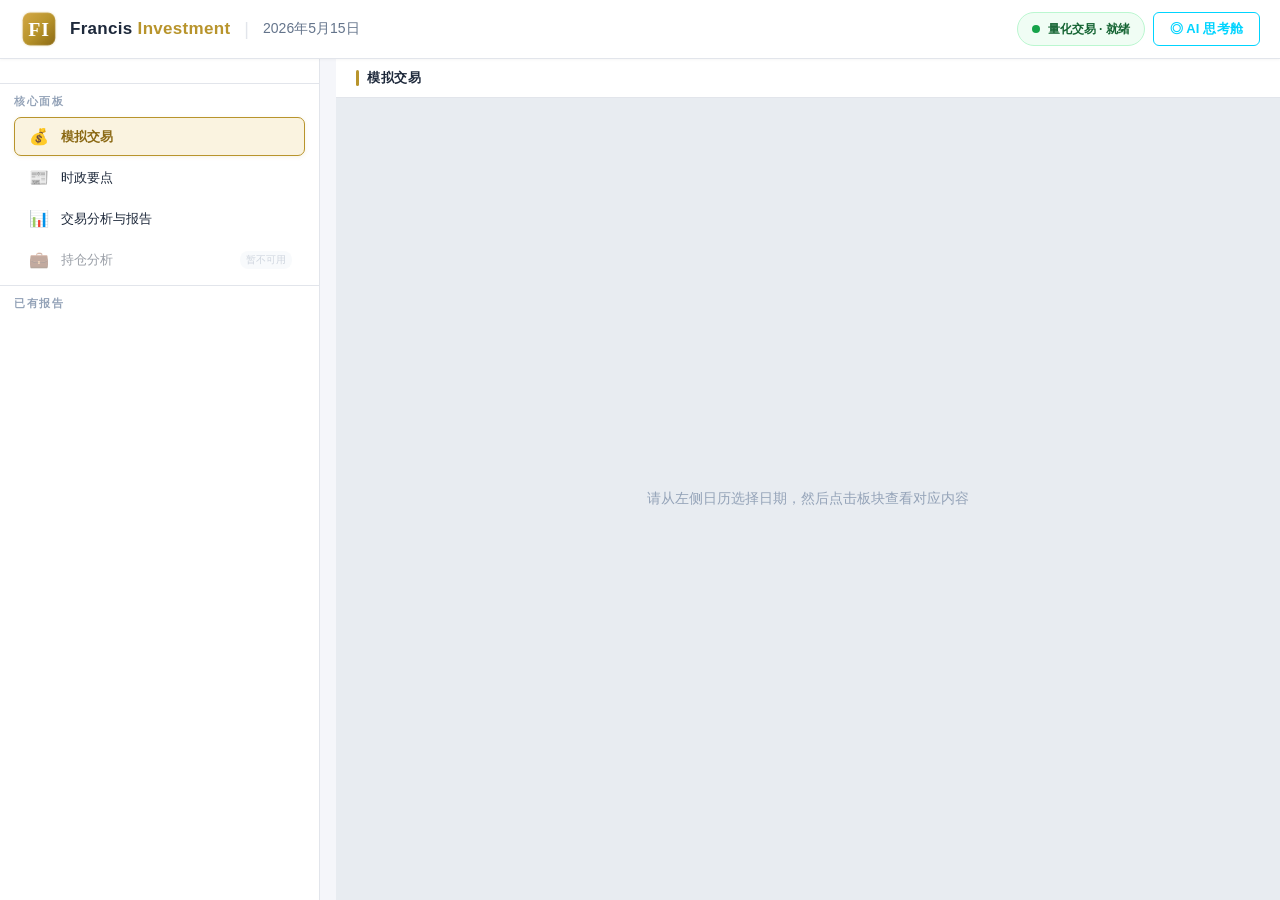
==== Francis Investment/report-engine/index.html @ e23b9a9b "Fix mobile nav, remove history review, static daily chart, hot sectors - Mobile: sticky section-nav " ====
<!DOCTYPE html>
<html lang="zh-CN">
<head>
<meta charset="UTF-8">
<meta name="viewport" content="width=device-width, initial-scale=1.0">
<title>Francis Investment · 报告引擎</title>
<link rel="icon" href="data:image/svg+xml,<svg xmlns='http://www.w3.org/2000/svg' viewBox='0 0 40 40'><rect x='2' y='2' width='36' height='36' rx='8' fill='%23b8942c'/><text x='20' y='27' text-anchor='middle' font-family='Georgia,serif' font-weight='bold' font-size='22' fill='white'>FI</text></svg>">
<link rel="stylesheet" href="style.css">
</head>
<body>

<div id="app">
  <!-- Toolbar -->
  <div id="toolbar">
    <div class="toolbar-left">
      <svg class="toolbar-logo" viewBox="0 0 44 44" width="38" height="38">
        <defs>
          <linearGradient id="logoGradH" x1="0%" y1="0%" x2="100%" y2="100%">
            <stop offset="0%" style="stop-color:#d4a843"/>
            <stop offset="50%" style="stop-color:#b8942c"/>
            <stop offset="100%" style="stop-color:#8b6914"/>
          </linearGradient>
          <filter id="logoGlow">
            <feDropShadow dx="0" dy="0" stdDeviation="1" flood-color="#b8942c" flood-opacity="0.3"/>
          </filter>
        </defs>
        <rect x="3" y="3" width="38" height="38" rx="9" fill="url(#logoGradH)" filter="url(#logoGlow)"/>
        <rect x="3" y="3" width="38" height="38" rx="9" fill="none" stroke="#fff" stroke-opacity="0.2" stroke-width="1.5"/>
        <text x="22" y="30" text-anchor="middle" font-family="Georgia,'Times New Roman',serif" font-weight="bold" font-size="23" fill="#fff" letter-spacing="1">FI</text>
      </svg>
      <span class="toolbar-title">Francis <span class="accent">Investment</span></span>
      <span class="toolbar-divider">|</span>
      <span id="toolbar-date" class="toolbar-date">2026年5月15日</span>

    </div>
    <div class="toolbar-right">
      <div id="ai-status-badge" style="display:flex;align-items:center;gap:8px;padding:5px 14px;border-radius:20px;font-size:12px;font-weight:600;background:#f0fdf4;border:1px solid #bbf7d0;color:#166534;white-space:nowrap;">
        <span id="ai-status-dot" style="width:8px;height:8px;border-radius:50%;background:#16a34a;animation:pulse-dot 2s infinite;"></span>
        <span id="ai-status-label">量化交易 · 就绪</span>
      </div>
      <a id="btn-think-tank" class="btn btn-outline" href="/think-tank.html" target="_blank" title="打开AI思考舱 — 实时监盘与量化分析可视化" style="color:#00d4ff;border-color:#00d4ff;font-weight:bold;text-decoration:none;">&#9678; AI 思考舱</a>
      <button id="btn-calendar-toggle" class="btn btn-outline" title="切换日历显示" style="display:none;color:var(--accent);border-color:var(--accent);">📅 日历</button>
    </div>
  </div>

  <div id="pipeline-progress" style="display:none;background:#0a1628;color:#b8942c;padding:8px 16px;font-size:13px;border-bottom:2px solid #b8942c;">
    <span id="pipeline-step">正在初始化...</span>
    <div style="display:inline-block;width:200px;height:4px;background:#1e3050;border-radius:2px;margin-left:12px;vertical-align:middle;">
      <div id="pipeline-bar" style="height:100%;width:0%;background:linear-gradient(90deg,#b8942c,#d4a843);border-radius:2px;transition:width 0.3s;"></div>
    </div>
    <span id="pipeline-pct" style="margin-left:8px;color:#94a3b8;">0%</span>
  </div>

  <!-- Main layout: Sidebar + Content -->
  <div id="main-layout">

    <!-- ====== SIDEBAR ====== -->
    <div id="sidebar">

      <!-- Compact Calendar -->
      <div id="calendar-widget"></div>

      <!-- Section Navigation -->
      <div id="section-nav">
        <div class="section-nav-title">核心面板</div>
        <div class="section-nav-list" id="section-nav-list">
          <div class="section-nav-item active" data-section="simfolio">
            <span class="section-nav-icon">💰</span>
            <span class="section-nav-label">模拟交易</span>
            <span id="nav-simfolio-badge" style="margin-left:auto;font-size:10px;padding:2px 8px;border-radius:10px;background:#fef3c7;color:#92400e;display:none;">LIVE</span>
          </div>
          <div class="section-nav-item" data-section="newsPolicy">
            <span class="section-nav-icon">📰</span>
            <span class="section-nav-label">时政要点</span>
          </div>
          <div class="section-nav-item" data-section="tradingReport">
            <span class="section-nav-icon">📊</span>
            <span class="section-nav-label">交易分析与报告</span>
          </div>
          <div class="section-nav-item section-nav-disabled" data-section="holdingsAnalysis">
            <span class="section-nav-icon">💼</span>
            <span class="section-nav-label">持仓分析</span>
            <span style="margin-left:auto;font-size:10px;padding:2px 6px;border-radius:8px;background:#f1f5f9;color:#94a3b8;">暂不可用</span>
          </div>
        </div>
      </div>

      <!-- Report List -->
      <div id="report-list">
        <div class="report-list-title">已有报告</div>
        <div id="report-list-items"></div>
      </div>
    </div>

    <!-- ====== CONTENT AREA ====== -->
    <div id="content-panel">
      <div class="content-header">
        <span id="content-title">模拟交易</span>
      </div>
      <div id="content-area">
        <div class="content-placeholder">
          <p>请从左侧日历选择日期，然后点击板块查看对应内容</p>
        </div>
      </div>
    </div>

  </div>
</div>

<!-- Load all scripts in dependency order -->
<script src="templates/css.js"></script>
<script src="kline.js"></script>
<script src="templates/cover.js"></script>
<script src="templates/news-policy.js"></script>
<script src="templates/market-overview.js"></script>
<script src="templates/holdings-analysis.js"></script>
<script src="templates/sector-tracking.js"></script>
<script src="templates/low-price-picks.js"></script>
<script src="templates/top5-ranking.js"></script>
<script src="templates/risk-matrix.js"></script>
<script src="templates/recommendation-history.js"></script>
<script src="templates/simfolio.js"></script>
<script src="templates/disclaimer-footer.js"></script>
<script src="data/reports-index.js"></script>
<script src="data/recommendation-history.js"></script>
<script src="data/2026-05-22/meta.js"></script>
<script src="data/2026-05-22/section1_newsPolicy.js"></script>
<script src="data/2026-05-22/section2_marketOverview.js"></script>
<script src="data/2026-05-22/section3_holdingsAnalysis.js"></script>
<script src="data/2026-05-22/section4_sectorTracking.js"></script>
<script src="data/2026-05-22/section5_lowPricePicks.js"></script>
<script src="data/2026-05-22/section6_top5Ranking.js"></script>
<script src="data/2026-05-22/section7_riskMatrix.js"></script>
<script src="renderer.js"></script>
<script src="app.js"></script>

</body>
</html>
---- Francis Investment/report-engine/style.css ----
/* Francis Investment Report Engine — Dashboard Theme */
* { margin: 0; padding: 0; box-sizing: border-box; }

:root {
  --bg: #f5f6fa;
  --surface: #ffffff;
  --surface-alt: #eef0f5;
  --text: #1e293b;
  --text-muted: #64748b;
  --text-light: #94a3b8;
  --border: #e2e5eb;
  --border-light: #eef0f4;
  --accent: #b8942c;
  --accent-dark: #8b6914;
  --accent-light: #faf3e0;
  --accent-bg: #fdf8ee;
  --shadow-sm: 0 1px 3px rgba(0,0,0,0.04);
  --shadow: 0 2px 12px rgba(0,0,0,0.06);
  --shadow-lg: 0 8px 30px rgba(0,0,0,0.08);
  --radius: 8px;
}

body {
  font-family: 'Noto Sans SC', 'Microsoft YaHei', -apple-system, sans-serif;
  background: var(--bg);
  color: var(--text);
  overflow: hidden;
  height: 100vh;
}

#app {
  display: flex;
  flex-direction: column;
  height: 100vh;
}

/* ===== Toolbar ===== */
#toolbar {
  display: flex;
  justify-content: space-between;
  align-items: center;
  padding: 10px 20px;
  background: var(--surface);
  border-bottom: 1px solid var(--border);
  box-shadow: var(--shadow-sm);
  flex-shrink: 0;
  gap: 16px;
  z-index: 10;
}
.toolbar-left { display: flex; align-items: center; gap: 12px; }
.toolbar-logo { height: 38px; width: auto; flex-shrink: 0; }
.toolbar-title {
  font-weight: 700;
  color: var(--text);
  font-size: 17px;
  white-space: nowrap;
  letter-spacing: 0.3px;
}
.toolbar-title .accent { color: var(--accent); }
.toolbar-divider {
  color: var(--border);
  font-size: 18px;
  margin: 0 2px;
}
.toolbar-date {
  font-size: 14px;
  color: var(--text-muted);
  font-weight: 500;
}
.toolbar-right { display: flex; gap: 8px; flex-shrink: 0; }

/* Buttons */
.btn {
  padding: 7px 16px;
  border: 1px solid var(--border);
  border-radius: 6px;
  font-size: 13px;
  font-family: inherit;
  cursor: pointer;
  white-space: nowrap;
  transition: all 0.2s;
  font-weight: 500;
  letter-spacing: 0.2px;
}
.btn:hover { transform: translateY(-1px); box-shadow: var(--shadow-sm); }
.btn:active { transform: translateY(0); }
.btn-outline { background: var(--surface); color: var(--text-muted); border-color: var(--border); }
.btn-outline:hover { color: var(--accent); border-color: var(--accent); background: var(--accent-light); }
.btn-outline.active { color: var(--accent); border-color: var(--accent); background: var(--accent-light); font-weight: 600; }
.btn-primary { background: var(--accent); color: #fff; border-color: var(--accent); font-weight: 600; }
.btn-primary:hover { background: var(--accent-dark); border-color: var(--accent-dark); box-shadow: var(--shadow); }
.btn-accent { background: linear-gradient(135deg, #0a1628, #162d50); color: #b8942c; border-color: #b8942c; font-weight: 600; font-size: 12px; padding: 5px 14px; }
.btn-accent:hover { background: linear-gradient(135deg, #162d50, #1e4070); box-shadow: 0 0 12px rgba(184,148,44,0.3); }
.btn-accent:disabled { opacity: 0.5; cursor: not-allowed; }
#pipeline-progress { transition: all 0.3s; }

/* Status bar */
#status-bar {
  padding: 5px 20px;
  font-size: 12px;
  color: var(--text-light);
  background: var(--surface-alt);
  border-bottom: 1px solid var(--border-light);
  flex-shrink: 0;
}

/* ===== Main Layout: Sidebar + Content ===== */
#main-layout {
  display: flex;
  flex: 1;
  overflow: hidden;
  column-gap: 16px;
}

/* ===== SIDEBAR ===== */
#sidebar {
  width: 320px;
  flex-shrink: 0;
  border-right: 1px solid var(--border);
  overflow-y: auto;
  background: var(--surface);
  display: flex;
  flex-direction: column;
}

/* Calendar Widget */
#calendar-widget {
  padding: 12px 14px;
  border-bottom: 1px solid var(--border);
}
.calendar-header {
  display: flex;
  justify-content: space-between;
  align-items: center;
  margin-bottom: 8px;
}
.calendar-month-label {
  font-weight: 700;
  font-size: 13px;
  color: var(--text);
}
.calendar-nav {
  width: 26px; height: 26px;
  border: 1px solid var(--border);
  background: var(--surface);
  border-radius: 6px;
  cursor: pointer;
  font-size: 13px;
  display: flex; align-items: center; justify-content: center;
  color: var(--text-muted);
  transition: all 0.15s;
  user-select: none;
}
.calendar-nav:hover { border-color: var(--accent); color: var(--accent); background: var(--accent-light); }
.calendar-grid {
  display: grid;
  grid-template-columns: repeat(7, 1fr);
  gap: 1px;
  text-align: center;
}
.calendar-day-header {
  font-size: 10px;
  color: var(--text-light);
  font-weight: 700;
  padding: 3px 0;
  text-transform: uppercase;
}
.calendar-day {
  aspect-ratio: 1;
  display: flex;
  align-items: center;
  justify-content: center;
  font-size: 11px;
  border-radius: 5px;
  cursor: default;
  color: #c0c8d4;
  transition: all 0.15s;
  position: relative;
}
.calendar-day.current-month { color: var(--text); cursor: pointer; }
.calendar-day.current-month:hover { background: #f0f3f8; }
.calendar-day.today {
  box-shadow: inset 0 0 0 2px var(--accent);
  font-weight: 700;
  color: var(--accent);
}
.calendar-day.active {
  background: var(--accent);
  color: #fff;
}
.calendar-day.has-summary::after {
  content: '';
  position: absolute;
  bottom: 2px;
  left: 50%;
  transform: translateX(-50%);
  width: 4px;
  height: 4px;
  background: var(--accent);
  border-radius: 50%;
}
.calendar-day.today.has-summary::after {
  background: #fff;
}
.calendar-day.active.has-summary::after {
  background: #fff;
}

/* ===== Section Navigation ===== */
#section-nav {
  padding: 10px 14px 6px;
  border-bottom: 1px solid var(--border);
}
.section-nav-title {
  font-size: 11px;
  font-weight: 700;
  color: var(--text-light);
  text-transform: uppercase;
  letter-spacing: 1.5px;
  margin-bottom: 8px;
}
.section-nav-list {
  display: flex;
  flex-direction: column;
  gap: 2px;
}
.section-nav-item {
  display: flex;
  align-items: center;
  gap: 10px;
  padding: 9px 12px;
  border-radius: 7px;
  cursor: pointer;
  transition: all 0.18s;
  border: 1px solid transparent;
  user-select: none;
}
.section-nav-item:hover {
  background: #f8f9fc;
  border-color: var(--border-light);
}
.section-nav-item.active {
  background: var(--accent-light);
  border-color: var(--accent);
  font-weight: 600;
  box-shadow: 0 1px 4px rgba(184,148,44,0.12);
}
.section-nav-icon {
  font-size: 16px;
  width: 24px;
  text-align: center;
  flex-shrink: 0;
}
.section-nav-label {
  font-size: 13px;
  color: var(--text);
}
.section-nav-item.active .section-nav-label {
  color: var(--accent-dark);
}

/* ===== Report List ===== */
#report-list {
  padding: 10px 14px 16px;
  flex: 1;
  overflow-y: auto;
}
.report-list-title {
  font-size: 11px;
  font-weight: 700;
  color: var(--text-light);
  text-transform: uppercase;
  letter-spacing: 1.5px;
  margin-bottom: 8px;
}
.report-item {
  padding: 9px 12px;
  border: 1px solid var(--border-light);
  border-radius: var(--radius);
  margin-bottom: 5px;
  cursor: pointer;
  transition: all 0.2s;
  background: var(--surface);
}
.report-item:hover {
  border-color: var(--accent);
  box-shadow: var(--shadow-sm);
}
.report-item.active {
  border-color: var(--accent);
  background: var(--accent-light);
}
.report-item-head {
  display: flex;
  justify-content: space-between;
  align-items: center;
}
.report-item-date {
  font-weight: 700;
  font-size: 12px;
  color: var(--text);
}
.report-item-type {
  font-size: 11px;
  color: var(--text-muted);
  margin-top: 2px;
}

/* Badges */
.badge {
  display: inline-block;
  padding: 2px 8px;
  border-radius: 10px;
  font-size: 10px;
  font-weight: 600;
  letter-spacing: 0.3px;
}
.badge-daily    { background: #d4edda; color: #155724; }
.badge-macro    { background: #d1ecf1; color: #0c5460; }
.badge-picks    { background: #e8daef; color: #6c3483; }
.badge-portfolio{ background: #fff3cd; color: #856404; }

/* ===== CONTENT AREA ===== */
#content-panel {
  flex: 1;
  display: flex;
  flex-direction: column;
  overflow: hidden;
  background: #e8ecf1;
}

.content-header {
  padding: 10px 20px;
  font-size: 13px;
  font-weight: 700;
  color: var(--text);
  background: var(--surface);
  border-bottom: 1px solid var(--border);
  flex-shrink: 0;
  letter-spacing: 0.5px;
  display: flex;
  align-items: center;
  gap: 8px;
}
.content-header::before {
  content: '';
  display: inline-block;
  width: 3px;
  height: 16px;
  background: var(--accent);
  border-radius: 2px;
}

#content-area {
  flex: 1;
  overflow: hidden;
  position: relative;
}

#content-area iframe {
  display: block;
}

.content-placeholder {
  display: flex;
  flex-direction: column;
  align-items: center;
  justify-content: center;
  height: 100%;
  color: var(--text-light);
  font-size: 14px;
  text-align: center;
  padding: 40px;
}

/* Report preview inside content area */
.report-preview {
  /* Inherits dark theme from report CSS */
}

/* ===== Responsive ===== */
@media (max-width: 960px) {
  #sidebar { width: 280px; }
  .toolbar-title { font-size: 15px; }
  .section-nav-label { font-size: 12px; }
  #toolbar { padding: 8px 12px; }
  .btn { padding: 6px 10px; font-size: 11px; }
  .toolbar-right { gap: 4px; }
}

@media (max-width: 720px) {
  body { overflow: auto; }
  #app { height: auto; min-height: 100vh; }

  /* Stack main layout vertically */
  #main-layout {
    flex-direction: column;
  }

  /* Toolbar: wrap and compact */
  #toolbar {
    flex-wrap: wrap;
    padding: 8px 10px;
    gap: 6px;
  }
  .toolbar-left { flex: 1 1 auto; gap: 6px; min-width: 0; }
  .toolbar-logo { height: 28px; width: auto; }
  .toolbar-title { font-size: 13px; }
  .toolbar-divider { display: none; }
  .toolbar-date { font-size: 11px; }
  #live-indicator { display: none; }
  .toolbar-right {
    flex: 1 1 100%;
    gap: 4px;
    flex-wrap: wrap;
    justify-content: flex-start;
  }
  #ai-status-badge { font-size: 10px; padding: 4px 10px; gap: 4px; }
  #ai-status-dot { width: 6px; height: 6px; }
  #ai-status-label { font-size: 10px; }
  .btn {
    padding: 5px 10px;
    font-size: 11px;
    border-radius: 5px;
  }
  #btn-think-tank { font-size: 10px; padding: 5px 8px; }
  #btn-gen-pdf, #btn-send-pdf { display: none !important; }
  #btn-calendar-toggle { display: inline-block !important; font-size: 10px; padding: 5px 8px; }

  /* Sidebar: compact at top, scrollable */
  #sidebar {
    width: 100%;
    max-height: 35vh;
    min-height: auto;
    border-right: none;
    border-bottom: 2px solid var(--border);
    overflow-y: auto;
    flex-shrink: 0;
  }
  #calendar-widget { padding: 8px 10px; }
  .calendar-day { font-size: 10px; }
  .calendar-month-label { font-size: 12px; }
  .calendar-day-header { font-size: 9px; }

  #section-nav {
    padding: 6px 10px;
    position: sticky;
    top: 0;
    z-index: 10;
    background: var(--surface);
    border-bottom: 2px solid var(--border);
    box-shadow: 0 2px 8px rgba(0,0,0,0.06);
  }
  .section-nav-list { flex-direction: row; flex-wrap: wrap; gap: 3px; }
  .section-nav-item {
    padding: 6px 10px;
    font-size: 11px;
    flex: 1 1 auto;
    min-width: 0;
    border-radius: 6px;
    gap: 4px;
  }
  .section-nav-icon { font-size: 14px; width: auto; }
  .section-nav-label { font-size: 11px; white-space: nowrap; }
  .section-nav-title { display: none; }
  #section-nav-item-holdings { display: none; }

  #report-list { padding: 6px 10px; }
  .report-list-title { font-size: 10px; margin-bottom: 4px; }
  .report-item { padding: 6px 10px; margin-bottom: 3px; }
  .report-item-date { font-size: 11px; }

  /* Content panel fills remaining space */
  #content-panel { flex: 1 1 auto; min-height: 50vh; }
  .content-header { padding: 8px 12px; font-size: 12px; }
  #content-area { flex: 1 1 auto; }
  #content-area iframe { width: 100% !important; height: 100% !important; }
}

@media (max-width: 400px) {
  #toolbar { padding: 6px 8px; }
  .toolbar-title { font-size: 12px; }
  .toolbar-date { font-size: 10px; }
  .toolbar-logo { height: 24px; }
  .btn { padding: 4px 7px; font-size: 10px; }
  #btn-gen-pdf, #btn-send-pdf { display: none !important; }
  #btn-calendar-toggle { display: inline-block !important; font-size: 9px; padding: 4px 6px; }
  #btn-think-tank { font-size: 9px; padding: 4px 6px; }

  #sidebar { max-height: 30vh; }
  .section-nav-item { padding: 4px 8px; }
  .section-nav-label { font-size: 10px; }
  .section-nav-icon { font-size: 12px; }

  .content-header { padding: 6px 10px; font-size: 11px; }
}

/* Trade notification toast animation */
@keyframes slideInRight {
  from { transform: translateX(120%); opacity: 0; }
  to   { transform: translateX(0);    opacity: 1; }
}

/* ===== AI Status Badge ===== */
#ai-status-badge {
  transition: all 0.4s ease;
  cursor: default;
  user-select: none;
}
#ai-status-badge.live {
  background: #fef3c7;
  border-color: #fcd34d;
  color: #92400e;
}
#ai-status-badge.live #ai-status-dot {
  background: #f59e0b;
}
#ai-status-badge.trading {
  background: #f0fdf4;
  border-color: #bbf7d0;
  color: #166534;
}
#ai-status-badge.trading #ai-status-dot {
  background: #16a34a;
  animation: pulse-dot 1.2s infinite;
}
#ai-status-badge.error {
  background: #fef2f2;
  border-color: #fecaca;
  color: #991b1b;
}
#ai-status-badge.error #ai-status-dot {
  background: #dc2626;
}

@keyframes pulse-dot {
  0%, 100% { opacity: 1; transform: scale(1); }
  50% { opacity: 0.4; transform: scale(0.7); }
}

/* ===== Disabled Section Nav ===== */
.section-nav-disabled {
  opacity: 0.45;
  cursor: not-allowed !important;
  pointer-events: none;
}
.section-nav-disabled:hover {
  background: transparent !important;
  border-color: transparent !important;
  box-shadow: none !important;
}

/* ===== Simfolio Live Panel ===== */
#simfolio-live-panel {
  padding: 0;
  height: 100%;
  overflow-y: auto;
}
.sf-countdown-bar {
  display: flex;
  align-items: center;
  gap: 8px;
  padding: 8px 16px;
  background: linear-gradient(135deg, #0a1628, #162d50);
  color: #b8942c;
  font-size: 12px;
  font-weight: 600;
  border-bottom: 1px solid #1e3050;
  position: sticky;
  top: 0;
  z-index: 5;
}
.sf-countdown-bar .countdown-num {
  font-size: 18px;
  font-weight: 700;
  font-variant-numeric: tabular-nums;
  font-family: 'JetBrains Mono', 'Fira Code', 'Consolas', monospace;
  min-width: 28px;
  text-align: center;
  color: #d4a843;
}
.sf-countdown-bar.flash-warn {
  animation: countdown-warn 1s infinite;
}
@keyframes countdown-warn {
  0%, 100% { background: linear-gradient(135deg, #0a1628, #162d50); }
  50% { background: linear-gradient(135deg, #1a0a0a, #3a1010); }
}

/* Trade activity feed */
.sf-trade-feed {
  margin: 12px 16px;
  border-radius: 8px;
  overflow: hidden;
  border: 1px solid #e2e5eb;
}
.sf-trade-feed-header {
  padding: 8px 14px;
  font-size: 12px;
  font-weight: 700;
  background: #f8fafc;
  border-bottom: 1px solid #e2e5eb;
  color: #64748b;
  display: flex;
  align-items: center;
  gap: 6px;
}
.sf-trade-feed-item {
  padding: 10px 14px;
  border-bottom: 1px solid #f1f5f9;
  font-size: 12px;
  display: flex;
  align-items: center;
  gap: 10px;
  animation: feedSlideIn 0.3s ease-out;
  background: #ffffff;
}
.sf-trade-feed-item:last-child { border-bottom: none; }
.sf-trade-feed-item.buy { border-left: 3px solid #dc2626; }
.sf-trade-feed-item.sell { border-left: 3px solid #16a34a; }
.sf-trade-feed-item.auto { border-left: 3px solid #f59e0b; }
.sf-trade-feed-empty {
  padding: 20px;
  text-align: center;
  color: #94a3b8;
  font-size: 12px;
}
@keyframes feedSlideIn {
  from { transform: translateY(-10px); opacity: 0; background: #fef9e7; }
  to { transform: translateY(0); opacity: 1; background: #ffffff; }
}

/* Simfolio overview cards animation */
.sf-card-value {
  transition: all 0.4s ease;
}
.sf-card-value.flash-up { color: #dc2626 !important; }
.sf-card-value.flash-down { color: #16a34a !important; }

/* Content header accent for simfolio */
.content-header.simfolio-header::before {
  background: #f59e0b !important;
  animation: pulse-dot 2s infinite;
}

.sector-card-mini {
  transition: all 0.2s;
}
.sector-card-mini:hover {
  transform: translateY(-1px);
  box-shadow: 0 2px 8px rgba(0,0,0,0.08);
}

/* ===== Unavailable Placeholder ===== */
.unavailable-placeholder {
  display: flex;
  flex-direction: column;
  align-items: center;
  justify-content: center;
  height: 100%;
  padding: 60px 40px;
  text-align: center;
  color: #94a3b8;
  background: #f8fafc;
  border-radius: 12px;
  margin: 20px;
}
.unavailable-placeholder .lock-icon {
  font-size: 56px;
  margin-bottom: 16px;
  opacity: 0.6;
}
.unavailable-placeholder .lock-title {
  font-size: 16px;
  font-weight: 600;
  color: #64748b;
  margin-bottom: 8px;
}
.unavailable-placeholder .lock-desc {
  font-size: 13px;
  max-width: 360px;
  line-height: 1.6;
}
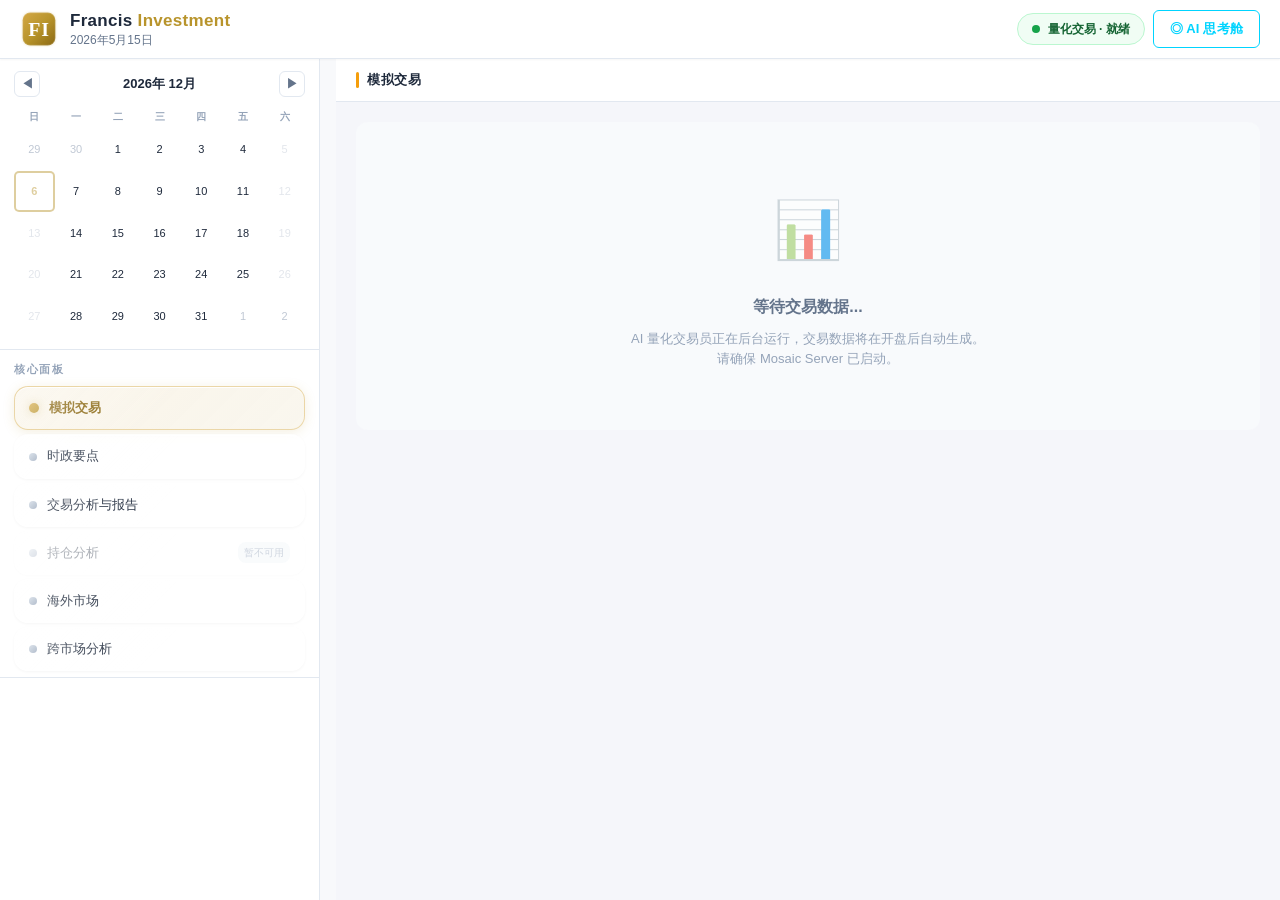
==== commit 77246d4e: "Add US market monitoring, cross-market analysis engine, and mobile UI overhaul New: Yahoo Finance co" ====
--- a/Francis Investment/report-engine/index.html
+++ b/Francis Investment/report-engine/index.html
@@ -28,10 +28,10 @@
         <rect x="3" y="3" width="38" height="38" rx="9" fill="none" stroke="#fff" stroke-opacity="0.2" stroke-width="1.5"/>
         <text x="22" y="30" text-anchor="middle" font-family="Georgia,'Times New Roman',serif" font-weight="bold" font-size="23" fill="#fff" letter-spacing="1">FI</text>
       </svg>
-      <span class="toolbar-title">Francis <span class="accent">Investment</span></span>
-      <span class="toolbar-divider">|</span>
-      <span id="toolbar-date" class="toolbar-date">2026年5月15日</span>
-
+      <div class="toolbar-title-wrap">
+        <span class="toolbar-title">Francis <span class="accent">Investment</span></span>
+        <span id="toolbar-date" class="toolbar-date">2026年5月15日</span>
+      </div>
     </div>
     <div class="toolbar-right">
       <div id="ai-status-badge" style="display:flex;align-items:center;gap:8px;padding:5px 14px;border-radius:20px;font-size:12px;font-weight:600;background:#f0fdf4;border:1px solid #bbf7d0;color:#166534;white-space:nowrap;">
@@ -39,7 +39,6 @@
         <span id="ai-status-label">量化交易 · 就绪</span>
       </div>
       <a id="btn-think-tank" class="btn btn-outline" href="/think-tank.html" target="_blank" title="打开AI思考舱 — 实时监盘与量化分析可视化" style="color:#00d4ff;border-color:#00d4ff;font-weight:bold;text-decoration:none;">&#9678; AI 思考舱</a>
-      <button id="btn-calendar-toggle" class="btn btn-outline" title="切换日历显示" style="display:none;color:var(--accent);border-color:var(--accent);">📅 日历</button>
     </div>
   </div>
 
@@ -49,6 +48,12 @@
       <div id="pipeline-bar" style="height:100%;width:0%;background:linear-gradient(90deg,#b8942c,#d4a843);border-radius:2px;transition:width 0.3s;"></div>
     </div>
     <span id="pipeline-pct" style="margin-left:8px;color:#94a3b8;">0%</span>
+  </div>
+
+  <!-- Mobile top bar (hidden on desktop, replaces sidebar on mobile) -->
+  <div id="mobile-top-bar">
+    <div id="date-strip"></div>
+    <div id="section-tabs"></div>
   </div>
 
   <!-- Main layout: Sidebar + Content -->
@@ -65,31 +70,34 @@
         <div class="section-nav-title">核心面板</div>
         <div class="section-nav-list" id="section-nav-list">
           <div class="section-nav-item active" data-section="simfolio">
-            <span class="section-nav-icon">💰</span>
+            <span class="section-nav-dot"></span>
             <span class="section-nav-label">模拟交易</span>
             <span id="nav-simfolio-badge" style="margin-left:auto;font-size:10px;padding:2px 8px;border-radius:10px;background:#fef3c7;color:#92400e;display:none;">LIVE</span>
           </div>
           <div class="section-nav-item" data-section="newsPolicy">
-            <span class="section-nav-icon">📰</span>
+            <span class="section-nav-dot"></span>
             <span class="section-nav-label">时政要点</span>
           </div>
           <div class="section-nav-item" data-section="tradingReport">
-            <span class="section-nav-icon">📊</span>
+            <span class="section-nav-dot"></span>
             <span class="section-nav-label">交易分析与报告</span>
           </div>
           <div class="section-nav-item section-nav-disabled" data-section="holdingsAnalysis">
-            <span class="section-nav-icon">💼</span>
+            <span class="section-nav-dot"></span>
             <span class="section-nav-label">持仓分析</span>
             <span style="margin-left:auto;font-size:10px;padding:2px 6px;border-radius:8px;background:#f1f5f9;color:#94a3b8;">暂不可用</span>
+          </div>
+          <div class="section-nav-item" data-section="usMarket">
+            <span class="section-nav-dot"></span>
+            <span class="section-nav-label">海外市场</span>
+          </div>
+          <div class="section-nav-item" data-section="crossMarket">
+            <span class="section-nav-dot"></span>
+            <span class="section-nav-label">跨市场分析</span>
           </div>
         </div>
       </div>
 
-      <!-- Report List -->
-      <div id="report-list">
-        <div class="report-list-title">已有报告</div>
-        <div id="report-list-items"></div>
-      </div>
     </div>
 
     <!-- ====== CONTENT AREA ====== -->
@@ -120,6 +128,8 @@
 <script src="templates/risk-matrix.js"></script>
 <script src="templates/recommendation-history.js"></script>
 <script src="templates/simfolio.js"></script>
+<script src="templates/us-market.js"></script>
+<script src="templates/cross-market.js"></script>
 <script src="templates/disclaimer-footer.js"></script>
 <script src="data/reports-index.js"></script>
 <script src="data/recommendation-history.js"></script>
--- a/Francis Investment/report-engine/style.css
+++ b/Francis Investment/report-engine/style.css
@@ -49,12 +49,14 @@
 }
 .toolbar-left { display: flex; align-items: center; gap: 12px; }
 .toolbar-logo { height: 38px; width: auto; flex-shrink: 0; }
+.toolbar-title-wrap { display: flex; flex-direction: column; gap: 1px; }
 .toolbar-title {
   font-weight: 700;
   color: var(--text);
   font-size: 17px;
   white-space: nowrap;
   letter-spacing: 0.3px;
+  line-height: 1.2;
 }
 .toolbar-title .accent { color: var(--accent); }
 .toolbar-divider {
@@ -63,11 +65,12 @@
   margin: 0 2px;
 }
 .toolbar-date {
-  font-size: 14px;
+  font-size: 12px;
   color: var(--text-muted);
   font-weight: 500;
-}
-.toolbar-right { display: flex; gap: 8px; flex-shrink: 0; }
+  line-height: 1.2;
+}
+.toolbar-right { display: flex; gap: 8px; flex-shrink: 0; align-items: center; }
 
 /* Buttons */
 .btn {
@@ -112,6 +115,9 @@
   column-gap: 16px;
 }
 
+/* Mobile top bar (hidden on desktop) */
+#mobile-top-bar { display: none; }
+
 /* ===== SIDEBAR ===== */
 #sidebar {
   width: 320px;
@@ -124,6 +130,7 @@
 }
 
 /* Calendar Widget */
+.calendar-mobile-row { display: none; }
 #calendar-widget {
   padding: 12px 14px;
   border-bottom: 1px solid var(--border);
@@ -179,6 +186,7 @@
 }
 .calendar-day.current-month { color: var(--text); cursor: pointer; }
 .calendar-day.current-month:hover { background: #f0f3f8; }
+.calendar-day.weekend { color: #c0c8d4; cursor: default; opacity: 0.45; pointer-events: none; }
 .calendar-day.today {
   box-shadow: inset 0 0 0 2px var(--accent);
   font-weight: 700;
@@ -206,7 +214,7 @@
   background: #fff;
 }
 
-/* ===== Section Navigation ===== */
+/* ===== Section Navigation — Apple glass buttons ===== */
 #section-nav {
   padding: 10px 14px 6px;
   border-bottom: 1px solid var(--border);
@@ -222,103 +230,75 @@
 .section-nav-list {
   display: flex;
   flex-direction: column;
-  gap: 2px;
+  gap: 4px;
 }
 .section-nav-item {
   display: flex;
   align-items: center;
   gap: 10px;
-  padding: 9px 12px;
-  border-radius: 7px;
+  padding: 10px 14px;
+  border-radius: 14px;
   cursor: pointer;
-  transition: all 0.18s;
+  transition: all 0.3s cubic-bezier(0.25, 0.1, 0.25, 1);
   border: 1px solid transparent;
   user-select: none;
+  position: relative;
+  overflow: hidden;
+  background: rgba(255,255,255,0.55);
+  backdrop-filter: blur(8px);
+  -webkit-backdrop-filter: blur(8px);
+  box-shadow: 0 1px 3px rgba(0,0,0,0.04), inset 0 1px 0 rgba(255,255,255,0.8);
+}
+.section-nav-item::after {
+  content: '';
+  position: absolute;
+  inset: 0;
+  border-radius: 14px;
+  background: linear-gradient(135deg, rgba(255,255,255,0.4) 0%, transparent 50%);
+  pointer-events: none;
+  transition: opacity 0.3s;
 }
 .section-nav-item:hover {
-  background: #f8f9fc;
-  border-color: var(--border-light);
+  background: rgba(255,255,255,0.8);
+  border-color: rgba(184,148,44,0.2);
+  box-shadow: 0 4px 16px rgba(184,148,44,0.1), inset 0 1px 0 rgba(255,255,255,0.9);
+  transform: translateY(-1px);
+}
+.section-nav-item:active {
+  transform: scale(0.97);
+  transition: all 0.1s;
 }
 .section-nav-item.active {
-  background: var(--accent-light);
-  border-color: var(--accent);
+  background: linear-gradient(135deg, rgba(212,168,67,0.12) 0%, rgba(184,148,44,0.08) 100%);
+  border-color: rgba(212,168,67,0.4);
   font-weight: 600;
-  box-shadow: 0 1px 4px rgba(184,148,44,0.12);
-}
-.section-nav-icon {
-  font-size: 16px;
-  width: 24px;
-  text-align: center;
+  box-shadow: 0 2px 12px rgba(184,148,44,0.15), inset 0 1px 0 rgba(255,255,255,0.9);
+}
+.section-nav-item.active .section-nav-dot {
+  background: linear-gradient(135deg, #d4a843, #b8942c);
+  box-shadow: 0 0 10px rgba(184,148,44,0.4);
+  width: 10px;
+  height: 10px;
+}
+.section-nav-dot {
+  width: 8px;
+  height: 8px;
+  border-radius: 50%;
   flex-shrink: 0;
+  background: linear-gradient(135deg, #cbd5e1, #94a3b8);
+  transition: all 0.3s cubic-bezier(0.25, 0.1, 0.25, 1);
+}
+.section-nav-item:hover .section-nav-dot {
+  background: linear-gradient(135deg, #d4a843, #b8942c);
+  box-shadow: 0 0 6px rgba(184,148,44,0.25);
 }
 .section-nav-label {
   font-size: 13px;
   color: var(--text);
 }
 .section-nav-item.active .section-nav-label {
-  color: var(--accent-dark);
-}
-
-/* ===== Report List ===== */
-#report-list {
-  padding: 10px 14px 16px;
-  flex: 1;
-  overflow-y: auto;
-}
-.report-list-title {
-  font-size: 11px;
-  font-weight: 700;
-  color: var(--text-light);
-  text-transform: uppercase;
-  letter-spacing: 1.5px;
-  margin-bottom: 8px;
-}
-.report-item {
-  padding: 9px 12px;
-  border: 1px solid var(--border-light);
-  border-radius: var(--radius);
-  margin-bottom: 5px;
-  cursor: pointer;
-  transition: all 0.2s;
-  background: var(--surface);
-}
-.report-item:hover {
-  border-color: var(--accent);
-  box-shadow: var(--shadow-sm);
-}
-.report-item.active {
-  border-color: var(--accent);
-  background: var(--accent-light);
-}
-.report-item-head {
-  display: flex;
-  justify-content: space-between;
-  align-items: center;
-}
-.report-item-date {
-  font-weight: 700;
-  font-size: 12px;
-  color: var(--text);
-}
-.report-item-type {
-  font-size: 11px;
-  color: var(--text-muted);
-  margin-top: 2px;
-}
-
-/* Badges */
-.badge {
-  display: inline-block;
-  padding: 2px 8px;
-  border-radius: 10px;
-  font-size: 10px;
-  font-weight: 600;
-  letter-spacing: 0.3px;
-}
-.badge-daily    { background: #d4edda; color: #155724; }
-.badge-macro    { background: #d1ecf1; color: #0c5460; }
-.badge-picks    { background: #e8daef; color: #6c3483; }
-.badge-portfolio{ background: #fff3cd; color: #856404; }
+  color: #8b6914;
+}
 
 /* ===== CONTENT AREA ===== */
 #content-panel {
@@ -389,110 +369,386 @@
 }
 
 @media (max-width: 720px) {
-  body { overflow: auto; }
-  #app { height: auto; min-height: 100vh; }
-
-  /* Stack main layout vertically */
-  #main-layout {
-    flex-direction: column;
-  }
-
-  /* Toolbar: wrap and compact */
+  body { overflow: auto; background: #f5f6fa; color: #1e293b; }
+  #app { height: auto; min-height: 100vh; background: #f5f6fa; }
+
+  /* ── Toolbar: clean white, compact ── */
   #toolbar {
-    flex-wrap: wrap;
-    padding: 8px 10px;
-    gap: 6px;
-  }
-  .toolbar-left { flex: 1 1 auto; gap: 6px; min-width: 0; }
-  .toolbar-logo { height: 28px; width: auto; }
-  .toolbar-title { font-size: 13px; }
-  .toolbar-divider { display: none; }
-  .toolbar-date { font-size: 11px; }
+    flex-wrap: nowrap;
+    padding: 8px 12px;
+    gap: 8px;
+    background: #fff;
+    border-bottom: 1px solid #e2e5eb;
+    box-shadow: 0 1px 4px rgba(0,0,0,0.04);
+  }
+  .toolbar-left { flex: 1 1 auto; gap: 8px; min-width: 0; align-items: center; }
+  .toolbar-logo { height: 28px; width: auto; flex-shrink: 0; }
+  .toolbar-title-wrap { gap: 0; }
+  .toolbar-title { font-size: 14px; color: #1e293b; letter-spacing: 0.3px; white-space: nowrap; line-height: 1.3; }
+  .toolbar-date { font-size: 10px; color: #64748b; white-space: nowrap; line-height: 1.2; }
   #live-indicator { display: none; }
   .toolbar-right {
-    flex: 1 1 100%;
+    flex: 0 0 auto;
     gap: 4px;
-    flex-wrap: wrap;
-    justify-content: flex-start;
-  }
-  #ai-status-badge { font-size: 10px; padding: 4px 10px; gap: 4px; }
-  #ai-status-dot { width: 6px; height: 6px; }
+    align-items: center;
+  }
+  #ai-status-badge {
+    font-size: 10px !important; padding: 3px 8px !important;
+    background: #fef3c7 !important;
+    border: 1px solid #fcd34d !important;
+    color: #92400e !important;
+    white-space: nowrap;
+  }
+  #ai-status-dot { width: 6px; height: 6px; background: #f59e0b !important; }
   #ai-status-label { font-size: 10px; }
   .btn {
-    padding: 5px 10px;
-    font-size: 11px;
-    border-radius: 5px;
-  }
-  #btn-think-tank { font-size: 10px; padding: 5px 8px; }
+    padding: 5px 10px; font-size: 11px; border-radius: 6px;
+    font-weight: 600;
+  }
+  #btn-think-tank {
+    font-size: 11px; padding: 5px 10px;
+    color: #b8942c !important; border-color: #d4a843 !important;
+    background: #fef9ed !important;
+    white-space: nowrap;
+    flex-shrink: 0;
+  }
   #btn-gen-pdf, #btn-send-pdf { display: none !important; }
-  #btn-calendar-toggle { display: inline-block !important; font-size: 10px; padding: 5px 8px; }
-
-  /* Sidebar: compact at top, scrollable */
-  #sidebar {
-    width: 100%;
-    max-height: 35vh;
-    min-height: auto;
-    border-right: none;
-    border-bottom: 2px solid var(--border);
-    overflow-y: auto;
-    flex-shrink: 0;
-  }
-  #calendar-widget { padding: 8px 10px; }
-  .calendar-day { font-size: 10px; }
-  .calendar-month-label { font-size: 12px; }
-  .calendar-day-header { font-size: 9px; }
-
-  #section-nav {
-    padding: 6px 10px;
+
+  /* ── Hide desktop sidebar ── */
+  #sidebar { display: none; }
+
+  /* ── Mobile top bar ── */
+  #mobile-top-bar {
+    display: block;
     position: sticky;
     top: 0;
-    z-index: 10;
-    background: var(--surface);
-    border-bottom: 2px solid var(--border);
-    box-shadow: 0 2px 8px rgba(0,0,0,0.06);
-  }
-  .section-nav-list { flex-direction: row; flex-wrap: wrap; gap: 3px; }
-  .section-nav-item {
-    padding: 6px 10px;
+    z-index: 20;
+    background: #fff;
+    border-bottom: 1px solid #e2e5eb;
+    box-shadow: 0 2px 8px rgba(0,0,0,0.04);
+    padding: 0;
+  }
+
+  /* ── Date Strip: full-width scrollable row ── */
+  #date-strip {
+    position: relative;
+    padding: 8px 36px;
+    margin: 0;
+    width: 100%;
+  }
+
+  /* Visible scroll track */
+  #date-strip-scroll {
+    display: flex;
+    gap: 4px;
+    overflow-x: auto;
+    scrollbar-width: none;
+    -ms-overflow-style: none;
+    -webkit-overflow-scrolling: touch;
+    scroll-behavior: smooth;
+  }
+  #date-strip-scroll::-webkit-scrollbar { display: none; }
+
+  /* Floating arrow buttons */
+  #date-strip .strip-arrow {
+    position: absolute;
+    top: 50%;
+    transform: translateY(-50%);
+    z-index: 2;
+    width: 24px; height: 32px;
+    border: 1px solid #e2e5eb;
+    background: rgba(255,255,255,0.92);
+    backdrop-filter: blur(4px);
+    color: #64748b;
+    border-radius: 8px;
     font-size: 11px;
+    cursor: pointer;
+    display: flex; align-items: center; justify-content: center;
+    transition: all 0.15s;
+    box-shadow: 0 1px 4px rgba(0,0,0,0.06);
+  }
+  #date-strip .strip-arrow.arrow-left { left: 6px; }
+  #date-strip .strip-arrow.arrow-right { right: 6px; }
+  #date-strip .strip-arrow:active { background: #fef3c7; color: #b8942c; border-color: #d4a843; }
+
+  .date-pill {
+    flex-shrink: 0;
+    min-width: 44px;
+    padding: 6px 8px;
+    text-align: center;
+    border-radius: 10px;
+    cursor: pointer;
+    font-size: 10px;
+    font-weight: 600;
+    color: #94a3b8;
+    background: transparent;
+    border: 1px solid transparent;
+    transition: all 0.25s cubic-bezier(0.4, 0, 0.2, 1);
+    position: relative;
+    user-select: none;
+  }
+  .date-pill .pill-day { font-size: 14px; font-weight: 700; display: block; line-height: 1.2; }
+  .date-pill .pill-weekday { font-size: 9px; display: block; }
+
+  .date-pill:active { transform: scale(0.93); }
+
+  .date-pill.active {
+    background: linear-gradient(135deg, #d4a843, #b8942c);
+    color: #fff;
+    box-shadow: 0 4px 16px rgba(184,148,44,0.3);
+    border-color: #d4a843;
+  }
+  .date-pill.active .pill-weekday { opacity: 0.8; }
+
+  .date-pill.today:not(.active) {
+    border-color: #d4a843;
+    color: #b8942c;
+  }
+  .date-pill.today:not(.active)::after {
+    content: '';
+    position: absolute;
+    bottom: 2px; left: 50%;
+    transform: translateX(-50%);
+    width: 4px; height: 4px;
+    background: #d4a843;
+    border-radius: 50%;
+    animation: mobileDotPulse 2s ease-in-out infinite;
+  }
+  @keyframes mobileDotPulse {
+    0%, 100% { opacity: 0.4; transform: translateX(-50%) scale(1); }
+    50% { opacity: 1; transform: translateX(-50%) scale(1.8); }
+  }
+
+  .date-pill.weekend {
+    color: #cbd5e1;
+    pointer-events: none;
+    cursor: default;
+  }
+
+  .date-pill.has-summary:not(.active)::before {
+    content: '';
+    position: absolute;
+    top: 3px; right: 2px;
+    width: 5px; height: 5px;
+    background: #d4a843;
+    border-radius: 50%;
+  }
+
+  #date-strip .strip-cal-btn {
+    flex-shrink: 0;
+    width: 28px; height: 28px;
+    border: 1px solid #e2e5eb;
+    background: #fff;
+    color: #64748b;
+    border-radius: 8px;
+    font-size: 14px;
+    cursor: pointer;
+    display: flex; align-items: center; justify-content: center;
+    transition: all 0.15s;
+  }
+  #date-strip .strip-cal-btn:active { background: #fef3c7; color: #b8942c; }
+
+  /* ── Section Tabs — Apple glass with horizontal scroll ── */
+  #section-tabs {
+    display: flex;
+    gap: 6px;
+    padding: 6px 12px 10px;
+    overflow-x: auto;
+    scrollbar-width: none;
+    -ms-overflow-style: none;
+    -webkit-overflow-scrolling: touch;
+  }
+  #section-tabs::-webkit-scrollbar { display: none; }
+
+  .section-pill {
+    flex-shrink: 0;
+    padding: 9px 14px;
+    text-align: center;
+    border-radius: 14px;
+    cursor: pointer;
+    font-size: 12px;
+    font-weight: 600;
+    color: #64748b;
+    background: rgba(255,255,255,0.55);
+    backdrop-filter: blur(8px);
+    -webkit-backdrop-filter: blur(8px);
+    border: 1px solid rgba(0,0,0,0.06);
+    box-shadow: 0 1px 3px rgba(0,0,0,0.04), inset 0 1px 0 rgba(255,255,255,0.8);
+    transition: all 0.3s cubic-bezier(0.25, 0.1, 0.25, 1);
+    user-select: none;
+    white-space: nowrap;
+    letter-spacing: 0.2px;
+    position: relative;
+    overflow: hidden;
+  }
+  .section-pill::after {
+    content: '';
+    position: absolute;
+    inset: 0;
+    border-radius: 14px;
+    background: linear-gradient(135deg, rgba(255,255,255,0.35) 0%, transparent 50%);
+    pointer-events: none;
+  }
+  .section-pill:active { transform: scale(0.95); transition: all 0.1s; }
+
+  .section-pill .pill-dot {
+    display: none;
+  }
+
+  .section-pill.active {
+    background: linear-gradient(135deg, #d4a843, #b8942c);
+    color: #fff;
+    box-shadow: 0 3px 16px rgba(184,148,44,0.35), inset 0 1px 0 rgba(255,255,255,0.3);
+    font-weight: 700;
+    border-color: rgba(184,148,44,0.3);
+  }
+  .section-pill.active::after {
+    background: linear-gradient(135deg, rgba(255,255,255,0.2) 0%, transparent 60%);
+  }
+
+  /* ── Main Layout (stacked) ── */
+  #main-layout {
+    flex: 1;
+    flex-direction: column;
+    display: flex;
+    overflow: visible;
+  }
+
+  /* ── Simfolio cards: horizontally scrollable on mobile ── */
+  .sf-cards-scroll {
+    overflow-x: auto;
+    scrollbar-width: none;
+    -ms-overflow-style: none;
+    -webkit-overflow-scrolling: touch;
+    scroll-behavior: smooth;
+  }
+  .sf-cards-scroll::-webkit-scrollbar { display: none; }
+
+  .sf-cards-row {
+    display: flex !important;
+    gap: 8px;
+    padding: 10px 12px !important;
+    width: max-content;
+    min-width: 100%;
+  }
+  .sf-cards-row > div {
+    flex-shrink: 0;
+    min-width: 150px;
+    max-width: 180px;
+    padding: 12px 10px !important;
+  }
+  #simfolio-live-panel .sf-card-value {
+    font-size: 16px !important;
+  }
+
+  /* ── Sector cards: horizontally scrollable on mobile ── */
+  .sector-cards-scroll {
+    overflow-x: auto;
+    scrollbar-width: none;
+    -ms-overflow-style: none;
+    -webkit-overflow-scrolling: touch;
+    scroll-behavior: smooth;
+  }
+  .sector-cards-scroll::-webkit-scrollbar { display: none; }
+
+  #sector-grid {
+    display: flex !important;
+    gap: 8px;
+    width: max-content;
+    min-width: 100%;
+  }
+  #sector-grid > .sector-card-mini {
+    flex-shrink: 0;
+    min-width: 130px;
+    max-width: 150px;
+  }
+
+  /* ── Content Panel ── */
+  #content-panel {
     flex: 1 1 auto;
-    min-width: 0;
-    border-radius: 6px;
-    gap: 4px;
-  }
-  .section-nav-icon { font-size: 14px; width: auto; }
-  .section-nav-label { font-size: 11px; white-space: nowrap; }
-  .section-nav-title { display: none; }
-  #section-nav-item-holdings { display: none; }
-
-  #report-list { padding: 6px 10px; }
-  .report-list-title { font-size: 10px; margin-bottom: 4px; }
-  .report-item { padding: 6px 10px; margin-bottom: 3px; }
-  .report-item-date { font-size: 11px; }
-
-  /* Content panel fills remaining space */
-  #content-panel { flex: 1 1 auto; min-height: 50vh; }
-  .content-header { padding: 8px 12px; font-size: 12px; }
-  #content-area { flex: 1 1 auto; }
+    background: #f5f6fa;
+    display: flex;
+    flex-direction: column;
+    min-height: 50vh;
+  }
+  .content-header {
+    padding: 8px 14px 4px;
+    font-size: 12px;
+    color: #94a3b8;
+    font-weight: 700;
+    text-transform: uppercase;
+    letter-spacing: 1.5px;
+    background: transparent;
+    border-bottom: none;
+  }
+  #content-area {
+    flex: 1 1 auto;
+    overflow-y: auto;
+    -webkit-overflow-scrolling: touch;
+  }
   #content-area iframe { width: 100% !important; height: 100% !important; }
-}
-
+
+  /* ── Calendar Overlay ── */
+  #cal-overlay {
+    display: none;
+    position: fixed;
+    inset: 0;
+    z-index: 100;
+    background: rgba(15,23,42,0.5);
+    backdrop-filter: blur(4px);
+    -webkit-backdrop-filter: blur(4px);
+    animation: fadeIn 0.2s ease;
+  }
+  #cal-overlay.show { display: flex; align-items: center; justify-content: center; }
+  @keyframes fadeIn { from { opacity: 0; } to { opacity: 1; } }
+
+  #cal-overlay .cal-popup {
+    background: #fff;
+    border: 1px solid #e2e5eb;
+    border-radius: 16px;
+    padding: 16px;
+    width: 310px;
+    max-width: 90vw;
+    box-shadow: 0 20px 60px rgba(0,0,0,0.15);
+    animation: popIn 0.25s cubic-bezier(0.4, 0, 0.2, 1);
+  }
+  @keyframes popIn { from { transform: scale(0.9); opacity: 0; } to { transform: scale(1); opacity: 1; } }
+
+  #cal-overlay .calendar-grid { display: grid; }
+  #cal-overlay .calendar-header { display: flex; }
+  #cal-overlay .calendar-day.current-month { color: #1e293b; }
+  #cal-overlay .calendar-day.current-month:hover { background: #fef3c7; }
+  #cal-overlay .calendar-day { color: #cbd5e1; }
+  #cal-overlay .calendar-day.active { background: linear-gradient(135deg, #d4a843, #b8942c); color: #fff; }
+  #cal-overlay .calendar-day.today { box-shadow: inset 0 0 0 2px #d4a843; color: #b8942c; font-weight: 700; }
+  #cal-overlay .calendar-day.weekend { color: #e2e5eb; pointer-events: none; }
+  #cal-overlay .calendar-day-header { color: #94a3b8; }
+  #cal-overlay .calendar-month-label { color: #1e293b; }
+  #cal-overlay .calendar-nav { background: #fff; border-color: #e2e5eb; color: #64748b; }
+  #cal-overlay .calendar-day.has-summary::after { background: #d4a843; }
+
+}
+
+/* ── Extra compact: ≤400px ── */
 @media (max-width: 400px) {
   #toolbar { padding: 6px 8px; }
-  .toolbar-title { font-size: 12px; }
+  .toolbar-title { font-size: 13px; }
   .toolbar-date { font-size: 10px; }
-  .toolbar-logo { height: 24px; }
-  .btn { padding: 4px 7px; font-size: 10px; }
-  #btn-gen-pdf, #btn-send-pdf { display: none !important; }
-  #btn-calendar-toggle { display: inline-block !important; font-size: 9px; padding: 4px 6px; }
-  #btn-think-tank { font-size: 9px; padding: 4px 6px; }
-
-  #sidebar { max-height: 30vh; }
-  .section-nav-item { padding: 4px 8px; }
-  .section-nav-label { font-size: 10px; }
-  .section-nav-icon { font-size: 12px; }
-
-  .content-header { padding: 6px 10px; font-size: 11px; }
+  .toolbar-logo { height: 22px; }
+  #ai-status-badge { font-size: 9px !important; padding: 2px 6px !important; }
+  #btn-think-tank { font-size: 10px; padding: 4px 8px; }
+  .btn { padding: 4px 8px; font-size: 10px; }
+  #date-strip { padding: 6px 32px; }
+  .date-pill { min-width: 38px; padding: 4px 5px; }
+  .date-pill .pill-day { font-size: 13px; }
+  .date-pill .pill-weekday { font-size: 8px; }
+  #date-strip .strip-arrow { width: 22px; height: 28px; font-size: 10px; }
+  #date-strip .strip-arrow.arrow-left { left: 4px; }
+  #date-strip .strip-arrow.arrow-right { right: 4px; }
+  #date-strip .strip-cal-btn { width: 26px; height: 28px; font-size: 13px; }
+  .section-pill { padding: 7px 5px; font-size: 11px; }
+  #section-tabs { padding: 0 8px 6px; gap: 4px; }
+  .content-header { padding: 6px 10px 2px; font-size: 10px; }
 }
 
 /* Trade notification toast animation */
@@ -631,6 +887,15 @@
 }
 
 /* Simfolio overview cards animation */
+.sf-cards-scroll { overflow-x: auto; }
+.sf-cards-scroll::-webkit-scrollbar { height: 4px; }
+.sf-cards-scroll::-webkit-scrollbar-thumb { background: #d4a843; border-radius: 2px; }
+.sf-cards-scroll::-webkit-scrollbar-track { background: transparent; }
+
+.sector-cards-scroll { overflow-x: auto; }
+.sector-cards-scroll::-webkit-scrollbar { height: 4px; }
+.sector-cards-scroll::-webkit-scrollbar-thumb { background: #d4a843; border-radius: 2px; }
+.sector-cards-scroll::-webkit-scrollbar-track { background: transparent; }
 .sf-card-value {
   transition: all 0.4s ease;
 }
@@ -681,3 +946,66 @@
   max-width: 360px;
   line-height: 1.6;
 }
+
+/* ===== US Market Section ===== */
+.us-status-banner {
+  transition: background 0.3s;
+}
+.us-status-banner.active {
+  box-shadow: 0 2px 16px rgba(0,212,255,0.08);
+}
+.us-status-banner.night {
+  background: #0a1628 !important;
+  border-color: #1e3050 !important;
+}
+.us-quote-card {
+  transition: transform 0.15s, box-shadow 0.15s;
+}
+.us-quote-card:hover {
+  transform: translateY(-1px);
+  box-shadow: 0 4px 12px rgba(0,0,0,0.06);
+}
+.us-adr-strip::-webkit-scrollbar { height: 4px; }
+.us-adr-strip::-webkit-scrollbar-thumb { background: #d4d8de; border-radius: 2px; }
+.us-adr-chip {
+  transition: transform 0.15s;
+}
+.us-adr-chip:hover {
+  transform: translateY(-2px);
+}
+.us-overnight-summary {
+  position: relative;
+  overflow: hidden;
+}
+
+/* Mobile: US market section */
+@media (max-width: 720px) {
+  .us-quote-grid {
+    grid-template-columns: repeat(2, 1fr) !important;
+    gap: 6px !important;
+  }
+  .us-quote-card {
+    padding: 10px !important;
+  }
+  .us-quote-card .us-price {
+    font-size: 15px !important;
+  }
+  .us-adr-strip {
+    gap: 6px;
+  }
+  .us-adr-chip {
+    min-width: 110px;
+    padding: 8px 10px;
+  }
+  .us-status-banner {
+    padding: 10px 14px !important;
+    font-size: 13px;
+  }
+}
+
+@media (max-width: 400px) {
+  .us-quote-grid {
+    grid-template-columns: repeat(2, 1fr) !important;
+    gap: 5px !important;
+  }
+}
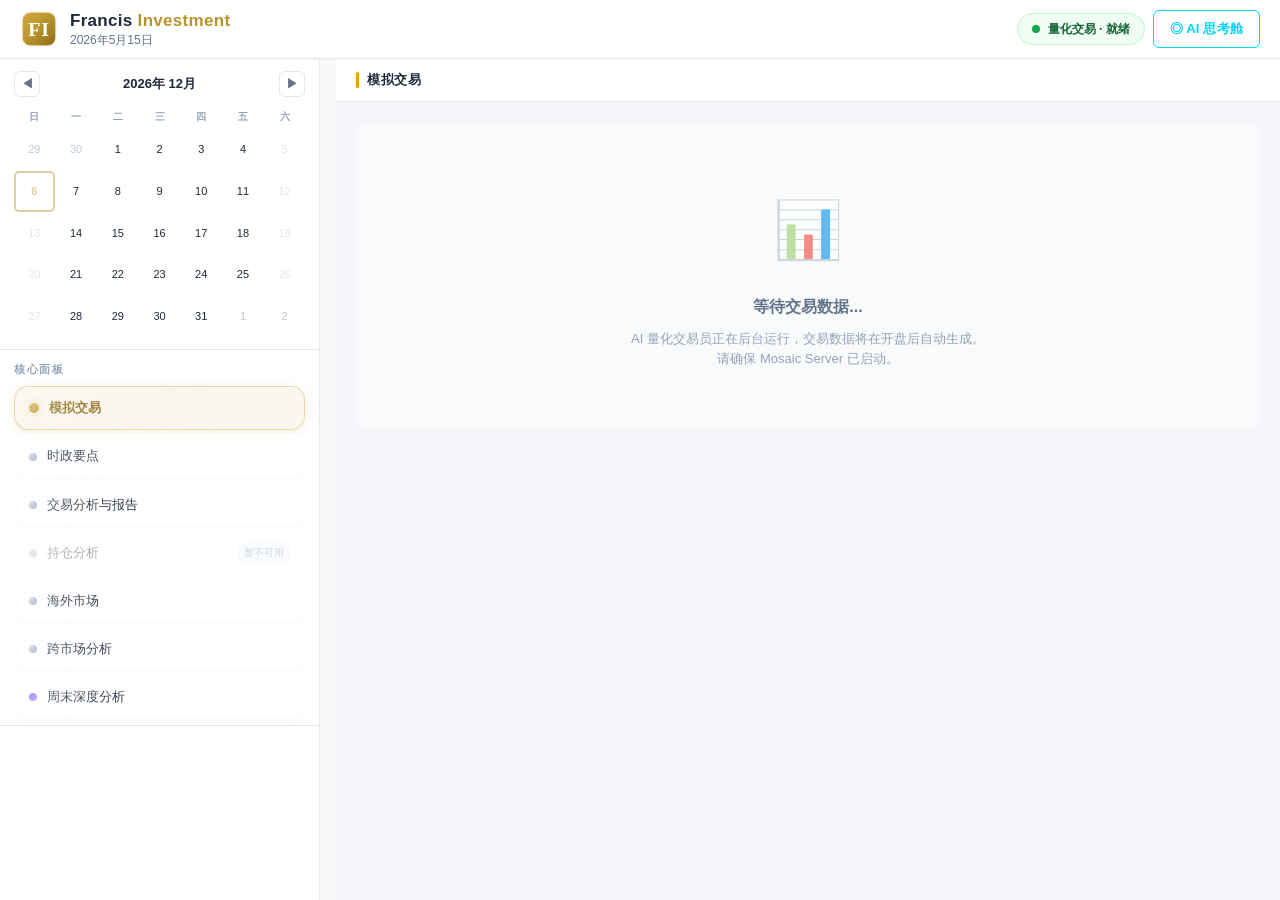
==== commit 00ec1a8c: "v2.3.0: 14 backend + 18 UI optimizations — margin data, 7-tier news sentiment, tiered position sizin" ====
--- a/Francis Investment/report-engine/index.html
+++ b/Francis Investment/report-engine/index.html
@@ -95,6 +95,11 @@
             <span class="section-nav-dot"></span>
             <span class="section-nav-label">跨市场分析</span>
           </div>
+          <div class="section-nav-item weekend-only" data-section="weekendAnalysis" id="nav-weekend-analysis">
+            <span class="section-nav-dot" style="background:linear-gradient(135deg,#8b5cf6,#a78bfa);"></span>
+            <span class="section-nav-label">周末深度分析</span>
+            <span id="nav-weekend-badge" style="margin-left:auto;font-size:10px;padding:2px 8px;border-radius:10px;background:#ede9fe;color:#7c3aed;display:none;">分析中</span>
+          </div>
         </div>
       </div>
 
@@ -130,6 +135,8 @@
 <script src="templates/simfolio.js"></script>
 <script src="templates/us-market.js"></script>
 <script src="templates/cross-market.js"></script>
+<script src="templates/weekend-analysis.js"></script>
+<script src="templates/weekend-verification.js"></script>
 <script src="templates/disclaimer-footer.js"></script>
 <script src="data/reports-index.js"></script>
 <script src="data/recommendation-history.js"></script>
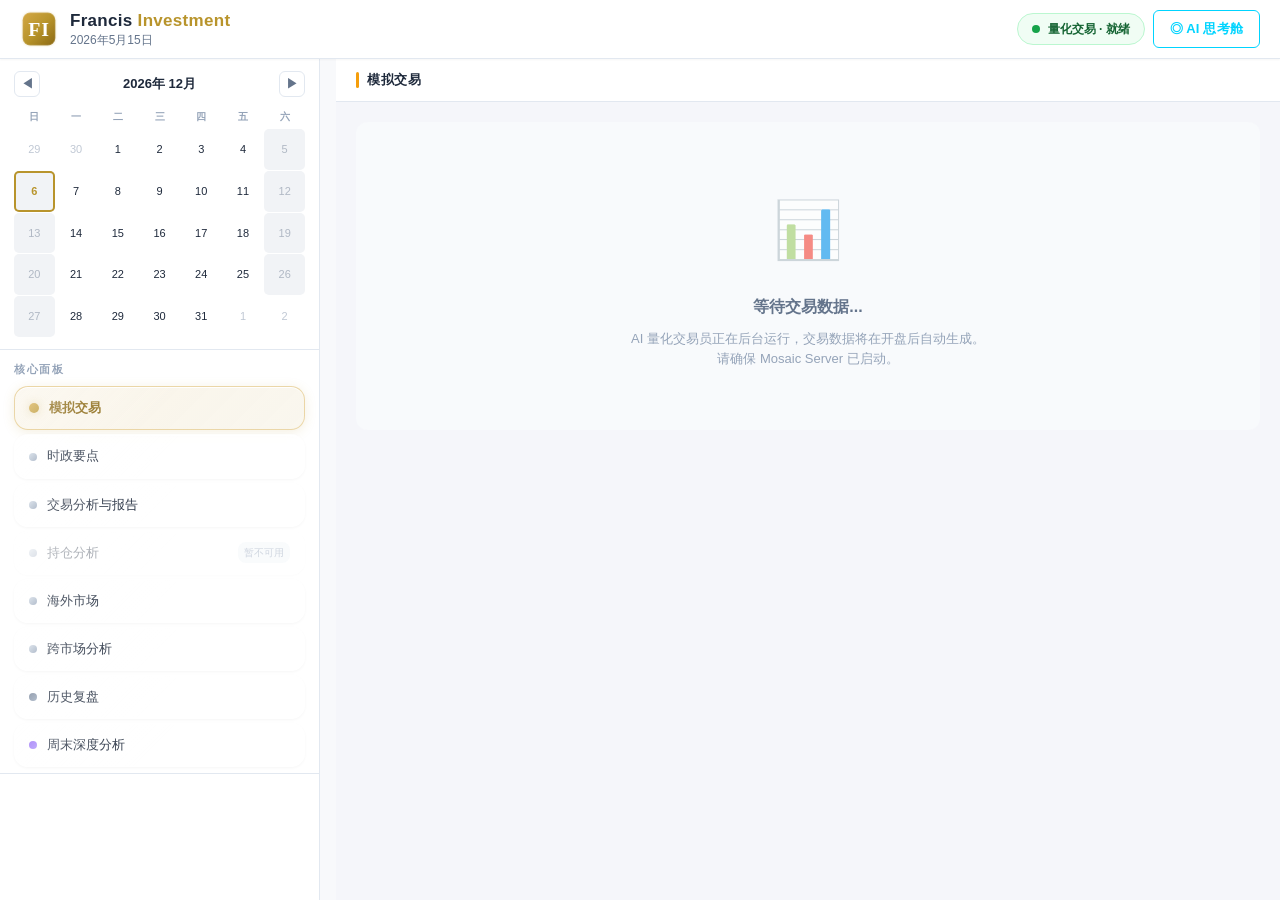
==== commit 00dab205: "v2.3.1: Weekend calendar visual + 历史复盘 panel + May data cleanup - Fix 1: Enhanced weekend calendar c" ====
--- a/Francis Investment/report-engine/index.html
+++ b/Francis Investment/report-engine/index.html
@@ -95,6 +95,10 @@
             <span class="section-nav-dot"></span>
             <span class="section-nav-label">跨市场分析</span>
           </div>
+          <div class="section-nav-item" data-section="historyReview">
+            <span class="section-nav-dot" style="background:linear-gradient(135deg,#64748b,#94a3b8);"></span>
+            <span class="section-nav-label">历史复盘</span>
+          </div>
           <div class="section-nav-item weekend-only" data-section="weekendAnalysis" id="nav-weekend-analysis">
             <span class="section-nav-dot" style="background:linear-gradient(135deg,#8b5cf6,#a78bfa);"></span>
             <span class="section-nav-label">周末深度分析</span>
--- a/Francis Investment/report-engine/style.css
+++ b/Francis Investment/report-engine/style.css
@@ -186,7 +186,7 @@
 }
 .calendar-day.current-month { color: var(--text); cursor: pointer; }
 .calendar-day.current-month:hover { background: #f0f3f8; }
-.calendar-day.weekend { color: #c0c8d4; cursor: default; opacity: 0.45; pointer-events: none; }
+.calendar-day.weekend { color: #b0b8c4; cursor: default; background: #f1f3f6; pointer-events: none; }
 .calendar-day.today {
   box-shadow: inset 0 0 0 2px var(--accent);
   font-weight: 700;
@@ -520,7 +520,8 @@
   }
 
   .date-pill.weekend {
-    color: #cbd5e1;
+    color: #b0b8c4;
+    background: #f1f3f6;
     pointer-events: none;
     cursor: default;
   }
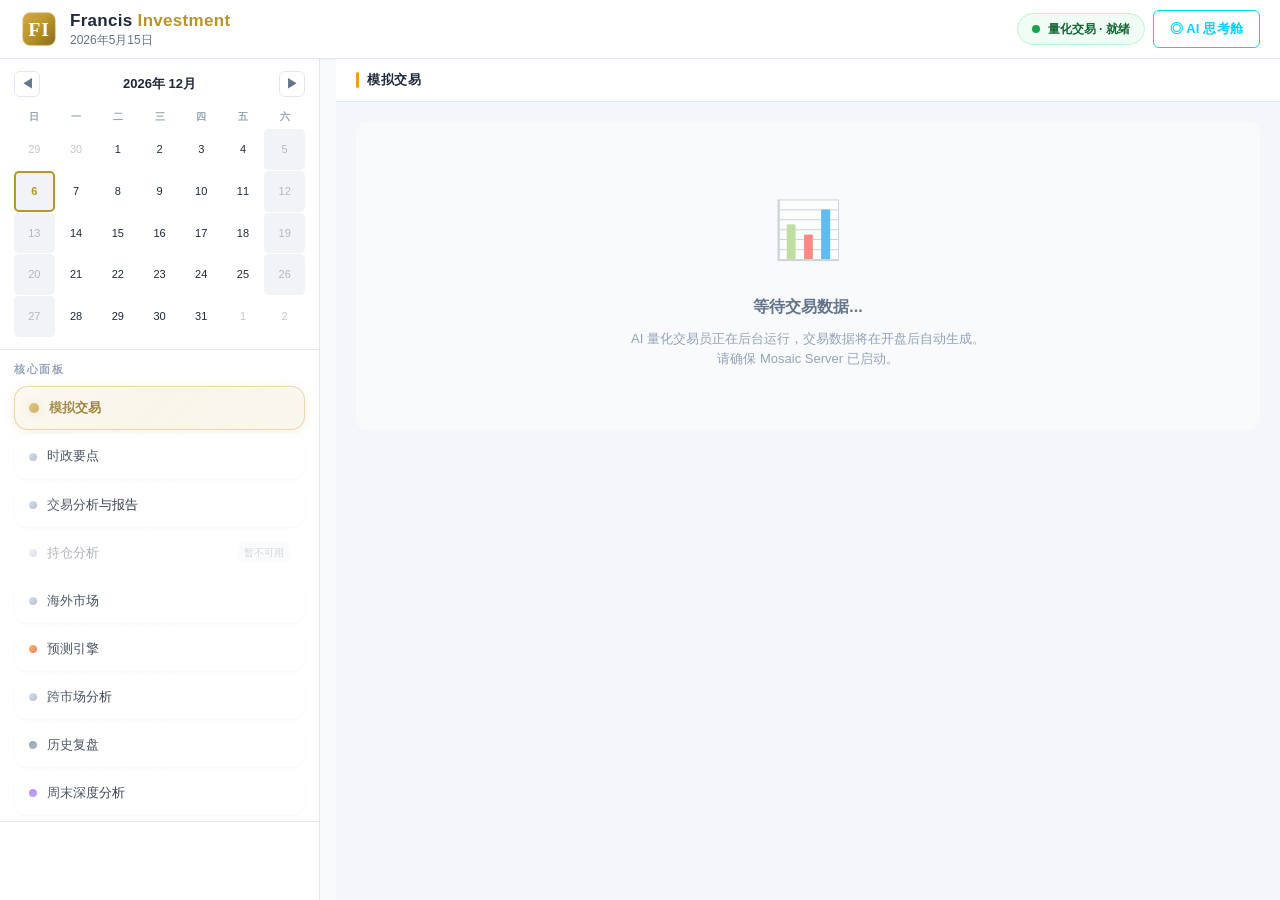
==== commit e86e7025: "v2.5.0: Prediction engine — 6 new modules + 5 API endpoints + prediction dashboard UI Backend (mosai" ====
--- a/Francis Investment/report-engine/index.html
+++ b/Francis Investment/report-engine/index.html
@@ -91,6 +91,11 @@
             <span class="section-nav-dot"></span>
             <span class="section-nav-label">海外市场</span>
           </div>
+          <div class="section-nav-item" data-section="predict">
+            <span class="section-nav-dot" style="background:linear-gradient(135deg,#f59e0b,#ef4444);"></span>
+            <span class="section-nav-label">预测引擎</span>
+            <span id="nav-predict-badge" style="margin-left:auto;font-size:10px;padding:2px 8px;border-radius:10px;background:#fef3c7;color:#92400e;display:none;">NEW</span>
+          </div>
           <div class="section-nav-item" data-section="crossMarket">
             <span class="section-nav-dot"></span>
             <span class="section-nav-label">跨市场分析</span>
@@ -141,6 +146,7 @@
 <script src="templates/cross-market.js"></script>
 <script src="templates/weekend-analysis.js"></script>
 <script src="templates/weekend-verification.js"></script>
+<script src="templates/predict.js"></script>
 <script src="templates/disclaimer-footer.js"></script>
 <script src="data/reports-index.js"></script>
 <script src="data/recommendation-history.js"></script>
--- a/Francis Investment/report-engine/style.css
+++ b/Francis Investment/report-engine/style.css
@@ -979,6 +979,58 @@
   overflow: hidden;
 }
 
+/* P1-5: Holdings health cards */
+.sf-health-cards {
+  display: grid;
+  grid-template-columns: repeat(auto-fit, minmax(240px, 1fr));
+  gap: 10px;
+  margin: 0 16px 16px;
+}
+.sf-health-card {
+  background: #fff;
+  border-radius: 8px;
+  padding: 14px;
+  border: 1px solid #e2e5eb;
+  transition: box-shadow 0.2s;
+}
+.sf-health-card:hover {
+  box-shadow: 0 2px 8px rgba(0,0,0,0.06);
+}
+.sf-health-header {
+  display: flex;
+  align-items: center;
+  justify-content: space-between;
+  margin-bottom: 8px;
+}
+.sf-health-stats {
+  display: flex;
+  gap: 12px;
+  margin-bottom: 8px;
+}
+.sf-health-stat {
+  flex: 1;
+}
+.sf-stop-bar {
+  height: 6px;
+  background: #e5e7eb;
+  border-radius: 3px;
+  overflow: hidden;
+  margin-bottom: 2px;
+}
+.sf-stop-bar-fill {
+  height: 100%;
+  border-radius: 3px;
+  transition: width 0.5s ease;
+}
+
+/* P0-1: Drawdown level indicator in stats card */
+.sf-dd-tag {
+  font-size: 10px;
+  padding: 1px 6px;
+  border-radius: 8px;
+  font-weight: 600;
+}
+
 /* Mobile: US market section */
 @media (max-width: 720px) {
   .us-quote-grid {
@@ -1010,3 +1062,330 @@
     gap: 5px !important;
   }
 }
+
+/* ===== 预测引擎仪表板 ===== */
+
+.predict-dashboard {
+  display: flex;
+  flex-direction: column;
+  gap: 16px;
+  padding: 16px;
+}
+
+.predict-card {
+  background: #fff;
+  border-radius: 12px;
+  box-shadow: 0 1px 3px rgba(0,0,0,.08);
+  overflow: hidden;
+}
+
+.predict-card-header {
+  padding: 14px 18px;
+  font-size: 15px;
+  font-weight: 700;
+  color: #1e293b;
+  border-bottom: 1px solid #f1f5f9;
+  background: #fafbfc;
+}
+
+.predict-card-body {
+  padding: 16px 18px;
+  overflow-x: auto;
+}
+
+.predict-empty {
+  text-align: center;
+  padding: 32px 16px;
+  color: #94a3b8;
+  font-size: 14px;
+}
+
+/* ---- Expected Return Ranking ---- */
+.predict-rank-list {
+  display: flex;
+  flex-direction: column;
+  gap: 6px;
+}
+
+.predict-rank-item {
+  display: flex;
+  align-items: center;
+  gap: 12px;
+  padding: 10px 14px;
+  border-radius: 8px;
+  background: #f8fafc;
+  border: 1px solid #f1f5f9;
+  font-size: 13px;
+}
+
+.predict-rank-num {
+  font-weight: 800;
+  font-size: 15px;
+  color: #6366f1;
+  min-width: 28px;
+}
+
+.predict-rank-name {
+  font-weight: 600;
+  color: #1e293b;
+  min-width: 100px;
+}
+
+.predict-rank-er {
+  font-weight: 700;
+  font-size: 14px;
+  min-width: 120px;
+}
+
+.predict-rank-er.er-strong {
+  color: #16a34a;
+}
+
+.predict-rank-er.er-positive {
+  color: #65a30d;
+}
+
+.predict-rank-er.er-negative {
+  color: #ef4444;
+}
+
+.predict-rank-breakdown {
+  color: #64748b;
+  font-size: 11px;
+  flex: 1;
+}
+
+.predict-rank-confidence {
+  color: #94a3b8;
+  font-size: 11px;
+  min-width: 70px;
+  text-align: right;
+}
+
+/* ---- Factor Prediction Matrix ---- */
+.predict-table {
+  width: 100%;
+  border-collapse: collapse;
+  font-size: 13px;
+}
+
+.predict-table th,
+.predict-table td {
+  padding: 8px 10px;
+  text-align: left;
+  border-bottom: 1px solid #f1f5f9;
+}
+
+.predict-table th {
+  font-weight: 700;
+  color: #64748b;
+  font-size: 11px;
+  text-transform: uppercase;
+  background: #f8fafc;
+}
+
+.predict-table .factor-id {
+  font-weight: 700;
+  color: #6366f1;
+}
+
+.predict-status {
+  padding: 2px 10px;
+  border-radius: 10px;
+  font-size: 11px;
+  font-weight: 600;
+}
+
+.predict-status.status-hot {
+  background: #dcfce7;
+  color: #16a34a;
+}
+
+.predict-status.status-cold {
+  background: #fef2f2;
+  color: #ef4444;
+}
+
+.predict-status.status-stable {
+  background: #f1f5f9;
+  color: #64748b;
+}
+
+.positive { color: #16a34a; font-weight: 600; }
+.negative { color: #ef4444; font-weight: 600; }
+
+/* ---- Dynamic Weights ---- */
+.weights-grid {
+  display: flex;
+  flex-direction: column;
+  gap: 10px;
+}
+
+.weight-item {
+  display: flex;
+  align-items: center;
+  gap: 12px;
+}
+
+.weight-label {
+  font-size: 13px;
+  font-weight: 600;
+  color: #334155;
+  min-width: 80px;
+}
+
+.weight-bar-bg {
+  flex: 1;
+  height: 18px;
+  background: #f1f5f9;
+  border-radius: 9px;
+  overflow: hidden;
+}
+
+.weight-bar-fill {
+  height: 100%;
+  background: linear-gradient(90deg, #818cf8, #6366f1);
+  border-radius: 9px;
+  transition: width .3s;
+}
+
+.weight-value {
+  font-size: 13px;
+  font-weight: 700;
+  color: #6366f1;
+  min-width: 40px;
+  text-align: right;
+}
+
+.weights-footer {
+  margin-top: 12px;
+  font-size: 11px;
+  color: #94a3b8;
+  text-align: center;
+}
+
+/* ---- Sector Lead/Lag ---- */
+.leadlag-section {
+  margin-bottom: 14px;
+}
+
+.leadlag-section-title {
+  font-size: 13px;
+  font-weight: 700;
+  color: #475569;
+  margin-bottom: 8px;
+}
+
+.leadlag-item {
+  padding: 8px 12px;
+  border-radius: 8px;
+  font-size: 13px;
+  margin-bottom: 4px;
+}
+
+.leadlag-item.conf-high {
+  background: #dcfce7;
+  color: #166534;
+  border-left: 3px solid #22c55e;
+}
+
+.leadlag-item.conf-medium {
+  background: #fefce8;
+  color: #854d0e;
+  border-left: 3px solid #eab308;
+}
+
+.leadlag-item.conf-low {
+  background: #f1f5f9;
+  color: #64748b;
+  border-left: 3px solid #94a3b8;
+}
+
+/* ---- Cycle × Factor Heatmap ---- */
+.heatmap-container {
+  overflow-x: auto;
+  margin-bottom: 12px;
+}
+
+.heatmap-table th,
+.heatmap-table td {
+  text-align: center;
+  font-size: 12px;
+  padding: 6px 8px;
+  min-width: 44px;
+}
+
+.cycle-label {
+  font-weight: 700;
+  color: #475569;
+  text-align: left;
+  min-width: 80px;
+}
+
+.cycle-label.current-cycle {
+  color: #6366f1;
+  background: #eef2ff;
+  border-radius: 4px;
+}
+
+.cycle-prefs {
+  display: flex;
+  align-items: center;
+  gap: 8px;
+  margin-top: 12px;
+  padding: 10px 14px;
+  background: #f8fafc;
+  border-radius: 8px;
+  flex-wrap: wrap;
+}
+
+.pref-label {
+  font-size: 12px;
+  font-weight: 600;
+  color: #64748b;
+}
+
+.pref-tag {
+  padding: 3px 10px;
+  border-radius: 10px;
+  font-size: 11px;
+  font-weight: 700;
+}
+
+.pref-tag.pref-recommend {
+  background: #dcfce7;
+  color: #16a34a;
+}
+
+.pref-tag.pref-avoid {
+  background: #fef2f2;
+  color: #ef4444;
+}
+
+/* ---- Mobile ---- */
+@media (max-width: 720px) {
+  .predict-dashboard {
+    padding: 10px;
+    gap: 10px;
+  }
+  .predict-card-header {
+    padding: 10px 14px;
+    font-size: 14px;
+  }
+  .predict-card-body {
+    padding: 12px 14px;
+  }
+  .predict-rank-item {
+    flex-wrap: wrap;
+    gap: 6px;
+    font-size: 12px;
+    padding: 8px 10px;
+  }
+  .predict-table {
+    font-size: 11px;
+  }
+  .predict-table th,
+  .predict-table td {
+    padding: 5px 6px;
+  }
+}
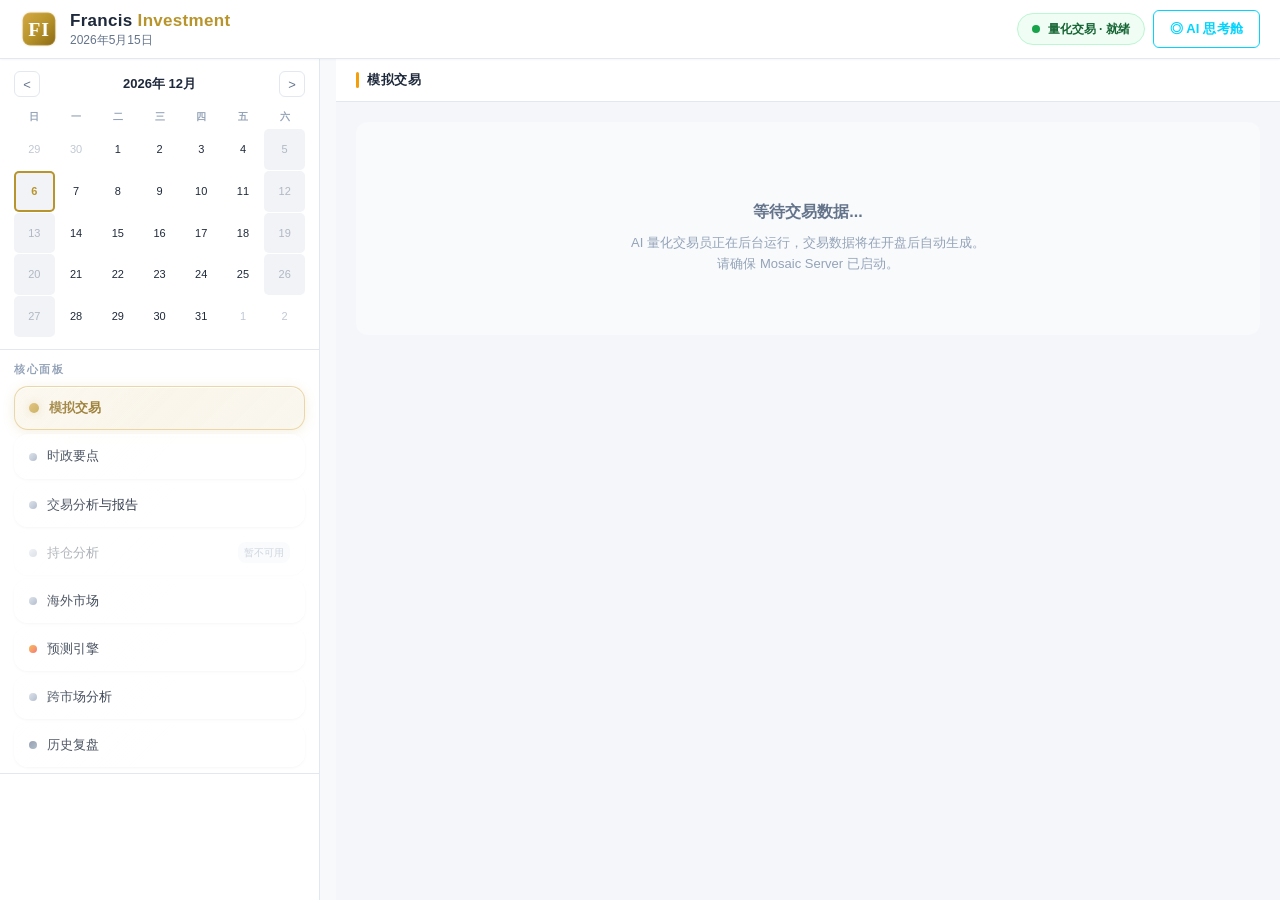
==== commit faf03473: "v2.9.1 full: All accumulated v2.5→v2.9.1 changes Bulk commit of all working tree changes accumulated" ====
--- a/Francis Investment/report-engine/index.html
+++ b/Francis Investment/report-engine/index.html
@@ -104,11 +104,7 @@
             <span class="section-nav-dot" style="background:linear-gradient(135deg,#64748b,#94a3b8);"></span>
             <span class="section-nav-label">历史复盘</span>
           </div>
-          <div class="section-nav-item weekend-only" data-section="weekendAnalysis" id="nav-weekend-analysis">
-            <span class="section-nav-dot" style="background:linear-gradient(135deg,#8b5cf6,#a78bfa);"></span>
-            <span class="section-nav-label">周末深度分析</span>
-            <span id="nav-weekend-badge" style="margin-left:auto;font-size:10px;padding:2px 8px;border-radius:10px;background:#ede9fe;color:#7c3aed;display:none;">分析中</span>
-          </div>
+          <!-- weekendAnalysis removed in v2.9 — merged into historyReview -->
         </div>
       </div>
 
@@ -144,8 +140,8 @@
 <script src="templates/simfolio.js"></script>
 <script src="templates/us-market.js"></script>
 <script src="templates/cross-market.js"></script>
-<script src="templates/weekend-analysis.js"></script>
-<script src="templates/weekend-verification.js"></script>
+<script src="templates/history-review.js"></script>
+<!-- weekend-verification.js removed in v2.9 -->
 <script src="templates/predict.js"></script>
 <script src="templates/disclaimer-footer.js"></script>
 <script src="data/reports-index.js"></script>
--- a/Francis Investment/report-engine/style.css
+++ b/Francis Investment/report-engine/style.css
@@ -366,6 +366,12 @@
   #toolbar { padding: 8px 12px; }
   .btn { padding: 6px 10px; font-size: 11px; }
   .toolbar-right { gap: 4px; }
+}
+.sf-cards-row {
+  display: grid;
+  grid-template-columns: repeat(5, minmax(155px, 1fr));
+  gap: 10px;
+  padding: 12px 16px;
 }
 
 @media (max-width: 720px) {
@@ -813,35 +819,57 @@
   height: 100%;
   overflow-y: auto;
 }
-.sf-countdown-bar {
+.sf-status-bar {
   display: flex;
   align-items: center;
-  gap: 8px;
-  padding: 8px 16px;
-  background: linear-gradient(135deg, #0a1628, #162d50);
-  color: #b8942c;
-  font-size: 12px;
-  font-weight: 600;
-  border-bottom: 1px solid #1e3050;
-  position: sticky;
-  top: 0;
-  z-index: 5;
-}
-.sf-countdown-bar .countdown-num {
-  font-size: 18px;
+  gap: 10px;
+  padding: 6px 14px;
+  background: #fff;
+  border: 1px solid #e2e5eb;
+  border-radius: 8px;
+  font-size: 11px;
+  color: #64748b;
+  font-weight: 500;
+}
+.sf-status-bar .status-dot {
+  width: 7px; height: 7px; border-radius: 50%; flex-shrink: 0;
+}
+.sf-status-bar .status-dot.green { background: #16a34a; box-shadow: 0 0 4px rgba(22,163,74,0.3); }
+.sf-status-bar .status-dot.amber { background: #d97706; box-shadow: 0 0 4px rgba(217,119,6,0.3); }
+.sf-status-bar .status-dot.gray  { background: #94a3b8; }
+.sf-status-bar .countdown-num {
+  font-size: 14px;
   font-weight: 700;
   font-variant-numeric: tabular-nums;
   font-family: 'JetBrains Mono', 'Fira Code', 'Consolas', monospace;
-  min-width: 28px;
+  min-width: 22px;
   text-align: center;
-  color: #d4a843;
-}
-.sf-countdown-bar.flash-warn {
-  animation: countdown-warn 1s infinite;
-}
-@keyframes countdown-warn {
-  0%, 100% { background: linear-gradient(135deg, #0a1628, #162d50); }
-  50% { background: linear-gradient(135deg, #1a0a0a, #3a1010); }
+  color: #1e293b;
+  background: #f1f5f9;
+  border-radius: 4px;
+  padding: 1px 6px;
+}
+.sf-status-bar .scan-label {
+  font-size: 10px;
+  color: #94a3b8;
+}
+.sf-status-bar .spacer { flex: 1; }
+.sf-status-bar .running-badge {
+  font-size: 10px; padding: 2px 8px; border-radius: 10px;
+  background: #fef3c7; color: #92400e; font-weight: 600;
+  animation: runPulse 1.5s ease-in-out infinite;
+}
+@keyframes runPulse {
+  0%,100% { opacity: 1; }
+  50% { opacity: 0.6; }
+}
+.sf-status-bar.warn .countdown-num {
+  background: #fef2f2; color: #dc2626;
+  animation: numPulse 0.8s ease-in-out infinite;
+}
+@keyframes numPulse {
+  0%,100% { transform: scale(1); }
+  50% { transform: scale(1.08); }
 }
 
 /* Trade activity feed */
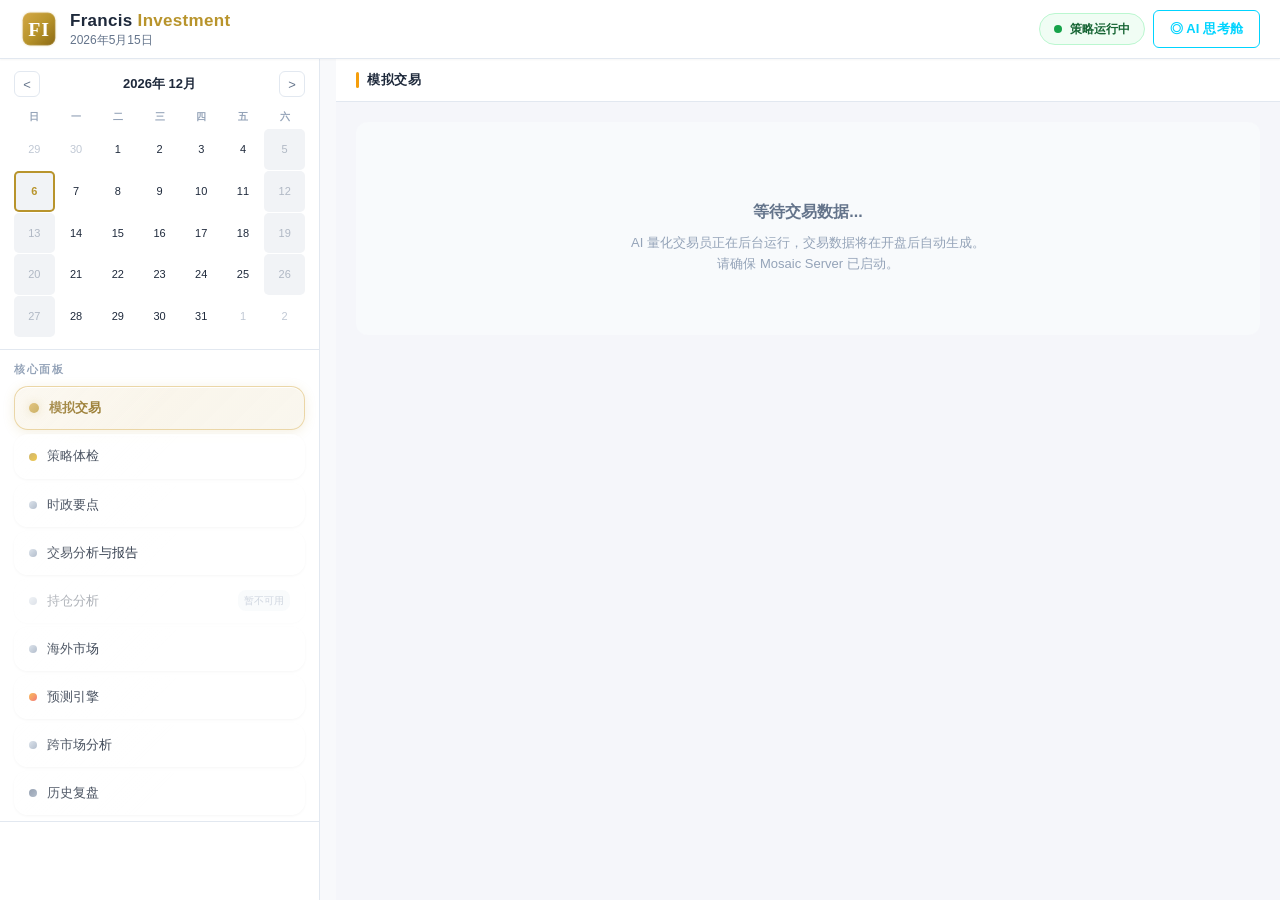
==== commit 3131ab2e: "v3.0: Strategy health dashboard + Risk budget model + Full backtest + Data quality + Enhanced attrib" ====
--- a/Francis Investment/report-engine/index.html
+++ b/Francis Investment/report-engine/index.html
@@ -36,7 +36,7 @@
     <div class="toolbar-right">
       <div id="ai-status-badge" style="display:flex;align-items:center;gap:8px;padding:5px 14px;border-radius:20px;font-size:12px;font-weight:600;background:#f0fdf4;border:1px solid #bbf7d0;color:#166534;white-space:nowrap;">
         <span id="ai-status-dot" style="width:8px;height:8px;border-radius:50%;background:#16a34a;animation:pulse-dot 2s infinite;"></span>
-        <span id="ai-status-label">量化交易 · 就绪</span>
+        <span id="ai-status-label">策略运行中</span>
       </div>
       <a id="btn-think-tank" class="btn btn-outline" href="/think-tank.html" target="_blank" title="打开AI思考舱 — 实时监盘与量化分析可视化" style="color:#00d4ff;border-color:#00d4ff;font-weight:bold;text-decoration:none;">&#9678; AI 思考舱</a>
     </div>
@@ -73,6 +73,10 @@
             <span class="section-nav-dot"></span>
             <span class="section-nav-label">模拟交易</span>
             <span id="nav-simfolio-badge" style="margin-left:auto;font-size:10px;padding:2px 8px;border-radius:10px;background:#fef3c7;color:#92400e;display:none;">LIVE</span>
+          </div>
+          <div class="section-nav-item" data-section="strategyHealth">
+            <span class="section-nav-dot" style="background:linear-gradient(135deg,#b8942c,#eab308);"></span>
+            <span class="section-nav-label">策略体检</span>
           </div>
           <div class="section-nav-item" data-section="newsPolicy">
             <span class="section-nav-dot"></span>
@@ -142,6 +146,7 @@
 <script src="templates/cross-market.js"></script>
 <script src="templates/history-review.js"></script>
 <!-- weekend-verification.js removed in v2.9 -->
+<script src="templates/strategy-health.js"></script>
 <script src="templates/predict.js"></script>
 <script src="templates/disclaimer-footer.js"></script>
 <script src="data/reports-index.js"></script>
--- a/Francis Investment/report-engine/style.css
+++ b/Francis Investment/report-engine/style.css
@@ -306,7 +306,9 @@
   display: flex;
   flex-direction: column;
   overflow: hidden;
-  background: #e8ecf1;
+  background: linear-gradient(135deg, #e8ecf1 0%, #f0f2f5 50%, #e8ecf1 100%);
+  background-size: 200% 200%;
+  animation: bgShift 20s ease-in-out infinite;
 }
 
 .content-header {
@@ -764,6 +766,105 @@
   to   { transform: translateX(0);    opacity: 1; }
 }
 
+/* ===== UI Liveliness: Animation Keyframes & Utility Classes ===== */
+
+/* Shimmer skeleton loading (reuses think-tank's klShimmer pattern) */
+@keyframes shimmer {
+  0% { background-position: -200px 0; }
+  100% { background-position: 200px 0; }
+}
+.shimmer-skeleton {
+  background: linear-gradient(90deg, #f1f5f9 25%, #e2e8f0 50%, #f1f5f9 75%);
+  background-size: 200px 100%;
+  animation: shimmer 1.5s ease-in-out infinite;
+  border-radius: 8px;
+}
+
+/* Entrance animations for staggered card reveal */
+@keyframes fadeSlideUp {
+  from { opacity: 0; transform: translateY(12px); }
+  to   { opacity: 1; transform: translateY(0); }
+}
+@keyframes fadeSlideRight {
+  from { opacity: 0; transform: translateX(-12px); }
+  to   { opacity: 1; transform: translateX(0); }
+}
+@keyframes scaleReveal {
+  from { opacity: 0; transform: scale(0.95); }
+  to   { opacity: 1; transform: scale(1); }
+}
+.entrance-item {
+  opacity: 0;
+  animation: fadeSlideUp 0.4s ease-out forwards;
+  animation-play-state: running;
+}
+.entrance-visible {
+  animation-play-state: running;
+}
+
+/* Flash animation for value changes */
+@keyframes flashValue {
+  0%   { transform: scale(1); }
+  50%  { transform: scale(1.05); }
+  100% { transform: scale(1); }
+}
+.sf-card-value.flash {
+  animation: flashValue 0.4s ease-out;
+}
+
+/* Live indicator pulsing dot (ripple effect) */
+@keyframes liveDotPulse {
+  0%, 100% { box-shadow: 0 0 0 0 rgba(22,163,74,0.4); }
+  50%      { box-shadow: 0 0 0 6px rgba(22,163,74,0); }
+}
+.live-pulse-dot {
+  display: inline-block; width: 7px; height: 7px;
+  border-radius: 50%; background: #16a34a;
+  animation: liveDotPulse 2s ease-in-out infinite;
+}
+
+/* Ambient background gradient shift */
+@keyframes bgShift {
+  0%, 100% { background-position: 0% 50%; }
+  50%      { background-position: 100% 50%; }
+}
+
+/* Glassmorphism expansion for content area cards */
+.content-glass {
+  background: rgba(255,255,255,0.72);
+  backdrop-filter: blur(12px);
+  -webkit-backdrop-filter: blur(12px);
+  border: 1px solid rgba(0,0,0,0.05);
+  border-radius: 12px;
+  box-shadow: 0 1px 3px rgba(0,0,0,0.03), 0 2px 8px rgba(0,0,0,0.03);
+  transition: all 0.25s cubic-bezier(0.25, 0.1, 0.25, 1);
+}
+.content-glass:hover {
+  transform: translateY(-1px);
+  box-shadow: 0 4px 16px rgba(0,0,0,0.06), 0 1px 4px rgba(184,148,44,0.08);
+  border-color: rgba(184,148,44,0.15);
+}
+
+/* Ranking item hover micro-interaction */
+.predict-rank-item {
+  transition: all 0.2s ease;
+}
+.predict-rank-item:hover {
+  transform: translateX(4px);
+  background: #fafbfd;
+  border-color: rgba(184,148,44,0.2);
+  box-shadow: 0 1px 6px rgba(0,0,0,0.04);
+}
+
+/* Factor performance badge micro-pulse for HOT factors */
+.predict-status.status-hot {
+  animation: hotPulse 2.5s ease-in-out infinite;
+}
+@keyframes hotPulse {
+  0%, 100% { box-shadow: 0 0 0 0 rgba(22,163,74,0.3); }
+  50%      { box-shadow: 0 0 0 4px rgba(22,163,74,0); }
+}
+
 /* ===== AI Status Badge ===== */
 #ai-status-badge {
   transition: all 0.4s ease;
@@ -834,7 +935,7 @@
 .sf-status-bar .status-dot {
   width: 7px; height: 7px; border-radius: 50%; flex-shrink: 0;
 }
-.sf-status-bar .status-dot.green { background: #16a34a; box-shadow: 0 0 4px rgba(22,163,74,0.3); }
+.sf-status-bar .status-dot.green { background: #16a34a; animation: liveDotPulse 2s ease-in-out infinite; }
 .sf-status-bar .status-dot.amber { background: #d97706; box-shadow: 0 0 4px rgba(217,119,6,0.3); }
 .sf-status-bar .status-dot.gray  { background: #94a3b8; }
 .sf-status-bar .countdown-num {
@@ -939,10 +1040,15 @@
 
 .sector-card-mini {
   transition: all 0.2s;
+  background: rgba(255,255,255,0.72);
+  backdrop-filter: blur(8px);
+  -webkit-backdrop-filter: blur(8px);
+  border: 1px solid rgba(0,0,0,0.05);
 }
 .sector-card-mini:hover {
-  transform: translateY(-1px);
-  box-shadow: 0 2px 8px rgba(0,0,0,0.08);
+  transform: translateY(-2px);
+  box-shadow: 0 4px 16px rgba(184,148,44,0.1);
+  border-color: rgba(184,148,44,0.2);
 }
 
 /* ===== Unavailable Placeholder ===== */
@@ -1015,14 +1121,18 @@
   margin: 0 16px 16px;
 }
 .sf-health-card {
-  background: #fff;
+  background: rgba(255,255,255,0.72);
+  backdrop-filter: blur(8px);
+  -webkit-backdrop-filter: blur(8px);
   border-radius: 8px;
   padding: 14px;
-  border: 1px solid #e2e5eb;
-  transition: box-shadow 0.2s;
+  border: 1px solid rgba(0,0,0,0.05);
+  transition: all 0.2s ease;
 }
 .sf-health-card:hover {
-  box-shadow: 0 2px 8px rgba(0,0,0,0.06);
+  transform: translateY(-1px);
+  box-shadow: 0 4px 16px rgba(0,0,0,0.06);
+  border-color: rgba(184,148,44,0.12);
 }
 .sf-health-header {
   display: flex;
@@ -1101,10 +1211,19 @@
 }
 
 .predict-card {
-  background: #fff;
+  background: rgba(255,255,255,0.72);
+  backdrop-filter: blur(12px);
+  -webkit-backdrop-filter: blur(12px);
   border-radius: 12px;
-  box-shadow: 0 1px 3px rgba(0,0,0,.08);
+  border: 1px solid rgba(0,0,0,0.05);
+  box-shadow: 0 1px 3px rgba(0,0,0,.04), 0 2px 8px rgba(0,0,0,0.03);
   overflow: hidden;
+  transition: all 0.25s cubic-bezier(0.25, 0.1, 0.25, 1);
+}
+.predict-card:hover {
+  transform: translateY(-1px);
+  box-shadow: 0 6px 20px rgba(0,0,0,0.06), 0 1px 4px rgba(184,148,44,0.08);
+  border-color: rgba(184,148,44,0.15);
 }
 
 .predict-card-header {
@@ -1183,11 +1302,31 @@
   flex: 1;
 }
 
+.predict-rank-breakdown {
+  color: #64748b;
+  font-size: 11px;
+  flex: 1;
+}
+
+.predict-rank-dims {
+  gap: 3px;
+  margin: 0 2px;
+}
+
+.predict-dim-dot {
+  transition: transform 0.15s;
+}
+
+.predict-dim-dot:hover {
+  transform: scale(1.8);
+}
+
 .predict-rank-confidence {
   color: #94a3b8;
   font-size: 11px;
-  min-width: 70px;
+  min-width: 72px;
   text-align: right;
+  font-weight: 500;
 }
 
 /* ---- Factor Prediction Matrix ---- */
@@ -1417,3 +1556,61 @@
     padding: 5px 6px;
   }
 }
+
+/* ===== Strategy Health Dashboard (v3.0) ===== */
+
+.sh-chart-card {
+  background: #fff;
+  border: 1px solid #e2e8f0;
+  border-radius: 10px;
+  padding: 16px;
+  overflow: hidden;
+}
+
+.sh-chart-title-sm {
+  font-size: 13px;
+  font-weight: 600;
+  color: #1e293b;
+  margin-bottom: 12px;
+  padding-bottom: 8px;
+  border-bottom: 1px solid #f1f5f9;
+}
+
+.sh-canvas {
+  width: 100%;
+  max-width: 100%;
+  height: auto;
+}
+
+.sh-metric-card {
+  transition: transform 0.2s, box-shadow 0.2s;
+}
+
+.sh-metric-card:hover {
+  transform: translateY(-2px);
+  box-shadow: 0 4px 12px rgba(0,0,0,0.08);
+}
+
+.sh-list li {
+  line-height: 1.5;
+}
+
+.sh-loading-wrap {
+  display: flex;
+  flex-direction: column;
+  gap: 0;
+}
+
+/* Mobile adaptation for strategy health */
+@media (max-width: 720px) {
+  .sh-cards-row {
+    grid-template-columns: repeat(2, 1fr) !important;
+  }
+  .sh-chart-row,
+  .sh-detail-row {
+    grid-template-columns: 1fr !important;
+  }
+  .sh-metric-card {
+    padding: 12px 10px !important;
+  }
+}
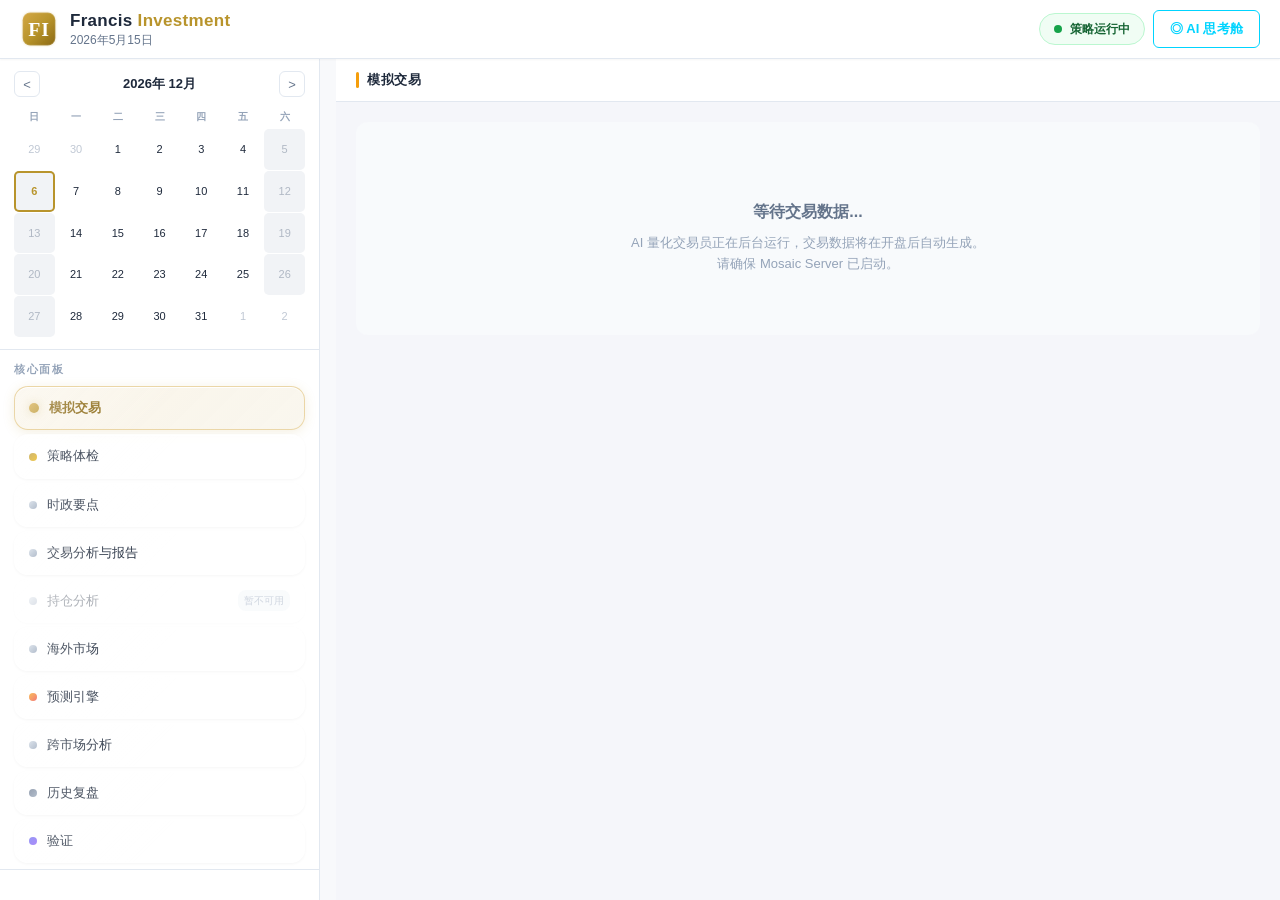
==== commit 855ceb79: "v3.2.0: 智能投研系统升级 — 数据管道修复+训练矩阵消费+深度分析+验证体系+概率化输出 P0: Kline数据架构分离 (klines vs klines_short/) P1: 前端消费t" ====
--- a/Francis Investment/report-engine/index.html
+++ b/Francis Investment/report-engine/index.html
@@ -108,6 +108,10 @@
             <span class="section-nav-dot" style="background:linear-gradient(135deg,#64748b,#94a3b8);"></span>
             <span class="section-nav-label">历史复盘</span>
           </div>
+          <div class="section-nav-item" data-section="verification">
+            <span class="section-nav-dot" style="background:linear-gradient(135deg,#6366f1,#8b5cf6);"></span>
+            <span class="section-nav-label">验证</span>
+          </div>
           <!-- weekendAnalysis removed in v2.9 — merged into historyReview -->
         </div>
       </div>
@@ -145,6 +149,7 @@
 <script src="templates/us-market.js"></script>
 <script src="templates/cross-market.js"></script>
 <script src="templates/history-review.js"></script>
+<script src="templates/verification-dashboard.js"></script>
 <!-- weekend-verification.js removed in v2.9 -->
 <script src="templates/strategy-health.js"></script>
 <script src="templates/predict.js"></script>
--- a/Francis Investment/report-engine/style.css
+++ b/Francis Investment/report-engine/style.css
@@ -1559,6 +1559,26 @@
 
 /* ===== Strategy Health Dashboard (v3.0) ===== */
 
+/* Grid layout — defined in CSS (NOT inline) so media queries can override */
+.sh-cards-row {
+  display: grid;
+  grid-template-columns: repeat(4, 1fr);
+  gap: 14px;
+  margin-bottom: 18px;
+}
+.sh-chart-row {
+  display: grid;
+  grid-template-columns: 1fr 1fr;
+  gap: 14px;
+  margin-bottom: 18px;
+}
+.sh-detail-row {
+  display: grid;
+  grid-template-columns: 1fr 1fr;
+  gap: 14px;
+  margin-bottom: 18px;
+}
+
 .sh-chart-card {
   background: #fff;
   border: 1px solid #e2e8f0;
@@ -1577,10 +1597,13 @@
 }
 
 .sh-canvas {
+  display: block;
   width: 100%;
-  max-width: 100%;
   height: auto;
 }
+.sh-nav-canvas { aspect-ratio: 560 / 260; }
+.sh-dd-canvas { aspect-ratio: 560 / 260; }
+.sh-heatmap-canvas { aspect-ratio: 900 / 240; min-height: 200px; }
 
 .sh-metric-card {
   transition: transform 0.2s, box-shadow 0.2s;
@@ -1602,15 +1625,63 @@
 }
 
 /* Mobile adaptation for strategy health */
+@media (max-width: 960px) {
+  .sh-cards-row {
+    grid-template-columns: repeat(2, 1fr);
+    gap: 10px;
+  }
+  .sh-chart-row,
+  .sh-detail-row {
+    grid-template-columns: 1fr;
+  }
+}
+
 @media (max-width: 720px) {
   .sh-cards-row {
-    grid-template-columns: repeat(2, 1fr) !important;
+    grid-template-columns: repeat(2, 1fr);
+    gap: 8px;
+    margin-bottom: 12px;
   }
   .sh-chart-row,
   .sh-detail-row {
-    grid-template-columns: 1fr !important;
+    grid-template-columns: 1fr;
+    gap: 10px;
+    margin-bottom: 12px;
   }
   .sh-metric-card {
     padding: 12px 10px !important;
   }
-}
+  /* Reduce value font-size on small screens */
+  .sh-metric-card > div:first-child {
+    font-size: 22px !important;
+  }
+  .sh-chart-card {
+    padding: 10px;
+    overflow-x: auto;
+  }
+  /* Canvas containers scrollable on mobile */
+  .sh-heatmap-canvas {
+    min-height: 180px;
+  }
+}
+
+@media (max-width: 400px) {
+  .sh-cards-row {
+    grid-template-columns: repeat(2, 1fr);
+    gap: 6px;
+    margin-bottom: 10px;
+  }
+  .sh-metric-card {
+    padding: 10px 8px !important;
+  }
+  .sh-metric-card > div:first-child {
+    font-size: 18px !important;
+  }
+  .sh-chart-card {
+    padding: 8px;
+  }
+  .sh-chart-title-sm {
+    font-size: 12px;
+    margin-bottom: 8px;
+  }
+}
